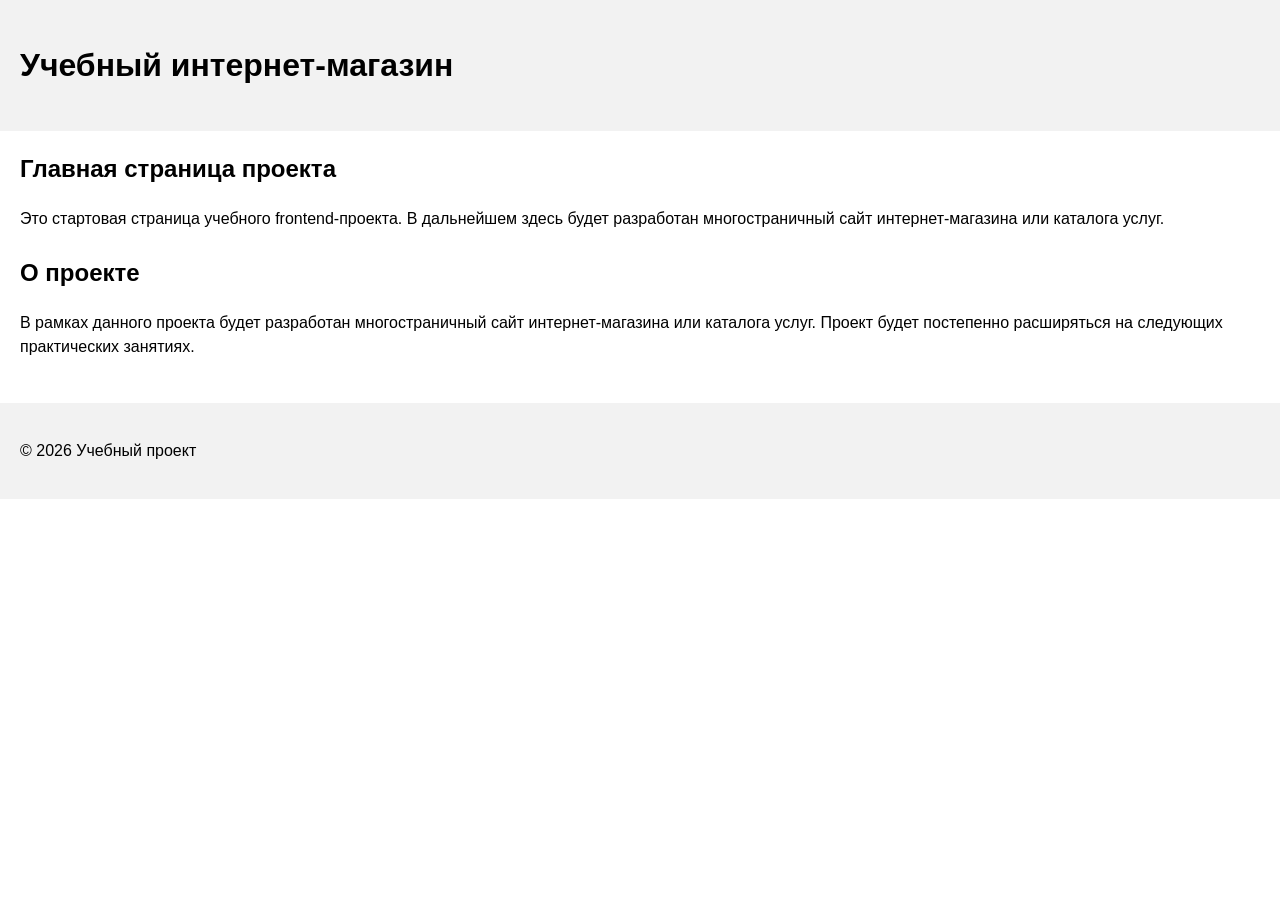
==== index.html @ 63818e77 "Merge pull request #1 from kikimor0607/feature/start-page feat: add project description section" ====
<!DOCTYPE html>
<html lang="ru">
<head>
  <meta charset="UTF-8">
  <meta name="viewport" content="width=device-width, initial-scale=1.0">
  <title>Каталог товаров</title>
  <link rel="stylesheet" href="css/style.css">
</head>
<body>
  <header>
    <h1>Учебный интернет-магазин</h1>
  </header>

  <main>
    <section>
      <h2>Главная страница проекта</h2>
      <p>
        Это стартовая страница учебного frontend-проекта.
        В дальнейшем здесь будет разработан многостраничный сайт
        интернет-магазина или каталога услуг.
      </p>
    </section>

    <section>
      <h2>О проекте</h2>
      <p>
        В рамках данного проекта будет разработан многостраничный сайт
        интернет-магазина или каталога услуг. Проект будет постепенно
        расширяться на следующих практических занятиях.
      </p>
    </section>
  </main>

  <footer>
    <p>&copy; 2026 Учебный проект</p>
  </footer>
</body>
</html>
---- css/style.css ----
body {
  margin: 0;
  font-family: Arial, sans-serif;
  line-height: 1.5;
}

header,
main,
footer {
  padding: 20px;
}

header {
  background-color: #f2f2f2;
}

footer {
  background-color: #f2f2f2;
}

section {
  margin-bottom: 24px;
}

section h2 {
  margin-top: 0;
}
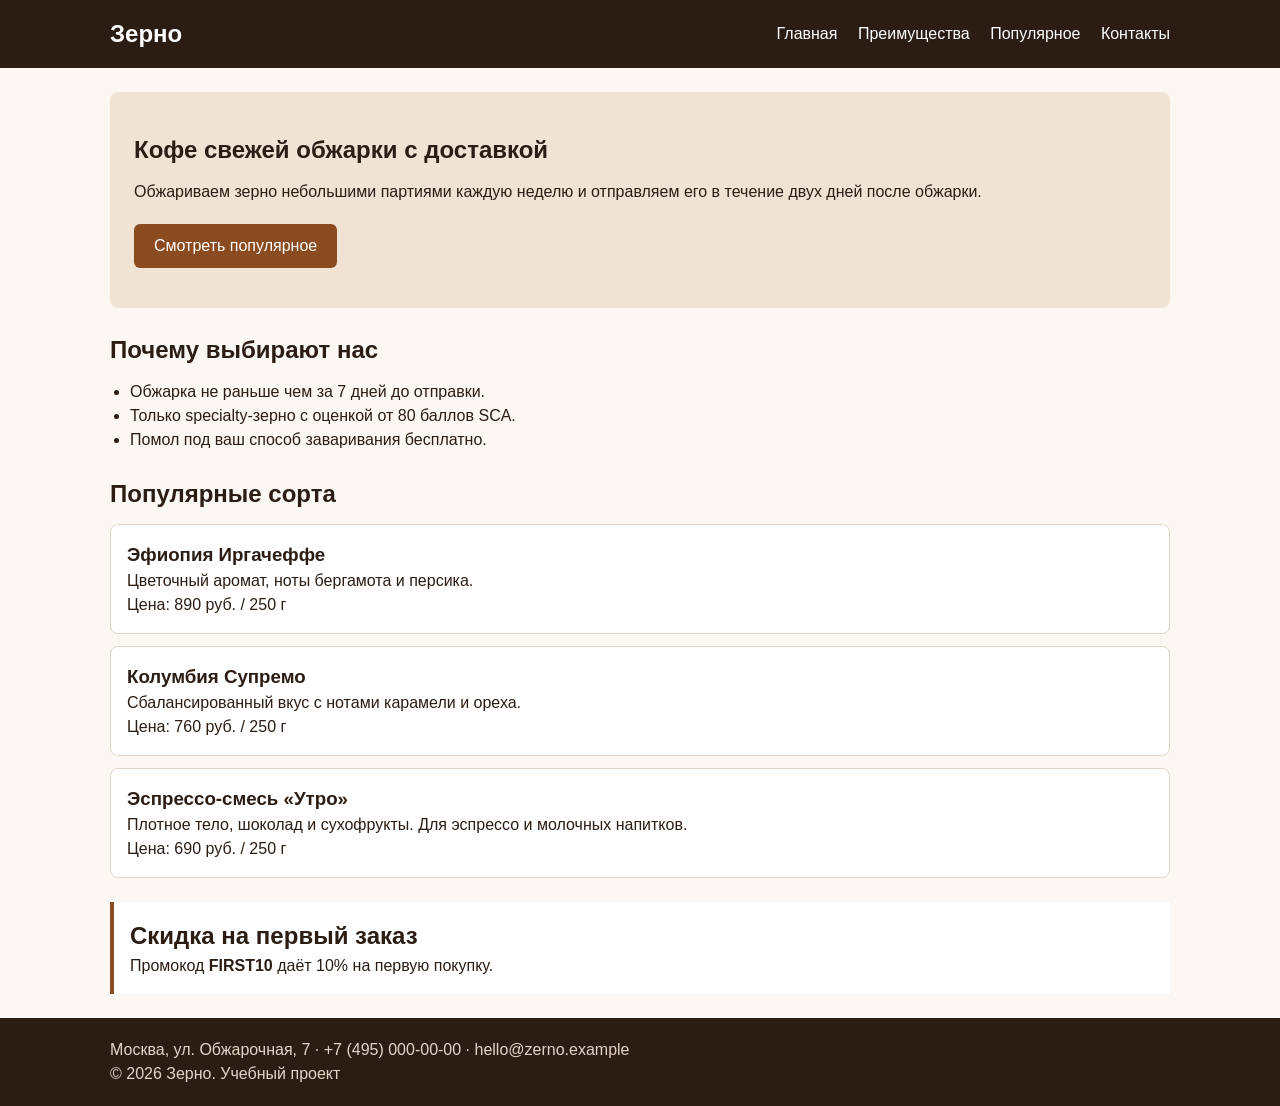
==== commit 0f65cb2b: "Merge pull request #2 from kikimor0607/feature/html-css-start-page Feature/html css start page" ====
--- a/index.html
+++ b/index.html
@@ -3,36 +3,80 @@
 <head>
   <meta charset="UTF-8">
   <meta name="viewport" content="width=device-width, initial-scale=1.0">
-  <title>Каталог товаров</title>
+  <title>Зерно — кофе свежей обжарки</title>
   <link rel="stylesheet" href="css/style.css">
 </head>
 <body>
-  <header>
-    <h1>Учебный интернет-магазин</h1>
+  <header class="header">
+    <div class="container header-inner">
+      <a class="logo" href="index.html">Зерно</a>
+      <nav class="nav" aria-label="Основная навигация">
+        <ul class="menu">
+          <li><a href="index.html">Главная</a></li>
+          <li><a href="#advantages">Преимущества</a></li>
+          <li><a href="#popular">Популярное</a></li>
+          <li><a href="#contacts">Контакты</a></li>
+        </ul>
+      </nav>
+    </div>
   </header>
 
-  <main>
-    <section>
-      <h2>Главная страница проекта</h2>
+  <main class="container">
+    <section class="hero">
+      <h1>Кофе свежей обжарки с доставкой</h1>
       <p>
-        Это стартовая страница учебного frontend-проекта.
-        В дальнейшем здесь будет разработан многостраничный сайт
-        интернет-магазина или каталога услуг.
+        Обжариваем зерно небольшими партиями каждую неделю и отправляем
+        его в течение двух дней после обжарки.
       </p>
+      <a class="button" href="#popular">Смотреть популярное</a>
     </section>
 
-    <section>
-      <h2>О проекте</h2>
-      <p>
-        В рамках данного проекта будет разработан многостраничный сайт
-        интернет-магазина или каталога услуг. Проект будет постепенно
-        расширяться на следующих практических занятиях.
-      </p>
-    </section>
+    <div class="content">
+      <div>
+        <section id="advantages" class="advantages">
+          <h2>Почему выбирают нас</h2>
+          <ul>
+            <li>Обжарка не раньше чем за 7 дней до отправки.</li>
+            <li>Только specialty-зерно с оценкой от 80 баллов SCA.</li>
+            <li>Помол под ваш способ заваривания бесплатно.</li>
+          </ul>
+        </section>
+
+        <section id="popular" class="popular">
+          <h2>Популярные сорта</h2>
+
+          <article class="product">
+            <h3>Эфиопия Иргачеффе</h3>
+            <p>Цветочный аромат, ноты бергамота и персика.</p>
+            <p>Цена: 890 руб. / 250 г</p>
+          </article>
+
+          <article class="product">
+            <h3>Колумбия Супремо</h3>
+            <p>Сбалансированный вкус с нотами карамели и ореха.</p>
+            <p>Цена: 760 руб. / 250 г</p>
+          </article>
+
+          <article class="product">
+            <h3>Эспрессо-смесь «Утро»</h3>
+            <p>Плотное тело, шоколад и сухофрукты. Для эспрессо и молочных напитков.</p>
+            <p>Цена: 690 руб. / 250 г</p>
+          </article>
+        </section>
+      </div>
+
+      <aside class="sidebar">
+        <h2>Скидка на первый заказ</h2>
+        <p>Промокод <strong>FIRST10</strong> даёт 10% на первую покупку.</p>
+      </aside>
+    </div>
   </main>
 
-  <footer>
-    <p>&copy; 2026 Учебный проект</p>
+  <footer id="contacts" class="footer">
+    <div class="container">
+      <p>Москва, ул. Обжарочная, 7 · +7 (495) 000-00-00 · hello@zerno.example</p>
+      <p>&copy; 2026 Зерно. Учебный проект</p>
+    </div>
   </footer>
 </body>
 </html>
--- a/css/style.css
+++ b/css/style.css
@@ -1,27 +1,135 @@
+/* Минимальный сброс стилей */
+*,
+*::before,
+*::after {
+  box-sizing: border-box;
+}
+
+body,
+h1,
+h2,
+h3,
+p,
+ul {
+  margin: 0;
+}
+
+img {
+  max-width: 100%;
+  display: block;
+}
+
+/* Базовые стили страницы */
 body {
-  margin: 0;
   font-family: Arial, sans-serif;
   line-height: 1.5;
+  color: #2b1d14;
+  background-color: #fbf7f2;
 }
 
-header,
-main,
-footer {
-  padding: 20px;
+a {
+  color: #8a4b20;
 }
 
-header {
-  background-color: #f2f2f2;
+.container {
+  max-width: 1100px;
+  margin: 0 auto;
+  padding: 0 20px;
 }
 
-footer {
-  background-color: #f2f2f2;
+/* Шапка */
+.header {
+  background-color: #2b1d14;
+  color: #ffffff;
+  padding: 16px 0;
 }
 
+.header-inner {
+  display: flex;
+  align-items: center;
+  justify-content: space-between;
+}
+
+.logo {
+  color: #ffffff;
+  font-size: 24px;
+  font-weight: bold;
+  text-decoration: none;
+}
+
+.menu {
+  list-style: none;
+  padding: 0;
+}
+
+.menu li {
+  display: inline-block;
+  margin-left: 16px;
+}
+
+.menu a {
+  color: #ffffff;
+  text-decoration: none;
+}
+
+/* Hero-блок */
+.hero {
+  margin: 24px 0;
+  padding: 40px 24px;
+  background-color: #f1e3d3;
+  border-radius: 8px;
+}
+
+.hero h1 {
+  margin-bottom: 12px;
+}
+
+.hero p {
+  margin-bottom: 20px;
+}
+
+.button {
+  display: inline-block;
+  padding: 10px 20px;
+  border: none;
+  border-radius: 6px;
+  background-color: #8a4b20;
+  color: #ffffff;
+  text-decoration: none;
+  cursor: pointer;
+}
+
+/* Контент и боковая колонка */
 section {
   margin-bottom: 24px;
 }
 
 section h2 {
-  margin-top: 0;
+  margin-bottom: 12px;
 }
+
+.advantages ul {
+  padding-left: 20px;
+}
+
+.product {
+  margin-bottom: 12px;
+  padding: 16px;
+  background-color: #ffffff;
+  border: 1px solid #e3d5c6;
+  border-radius: 8px;
+}
+
+.sidebar {
+  margin-bottom: 24px;
+  padding: 16px;
+  background-color: #ffffff;
+  border-left: 4px solid #8a4b20;
+}
+
+/* Подвал */
+.footer {
+  padding: 20px 0;
+  background-color: #2b1d14;
+  color: #e3d5c6;
+}
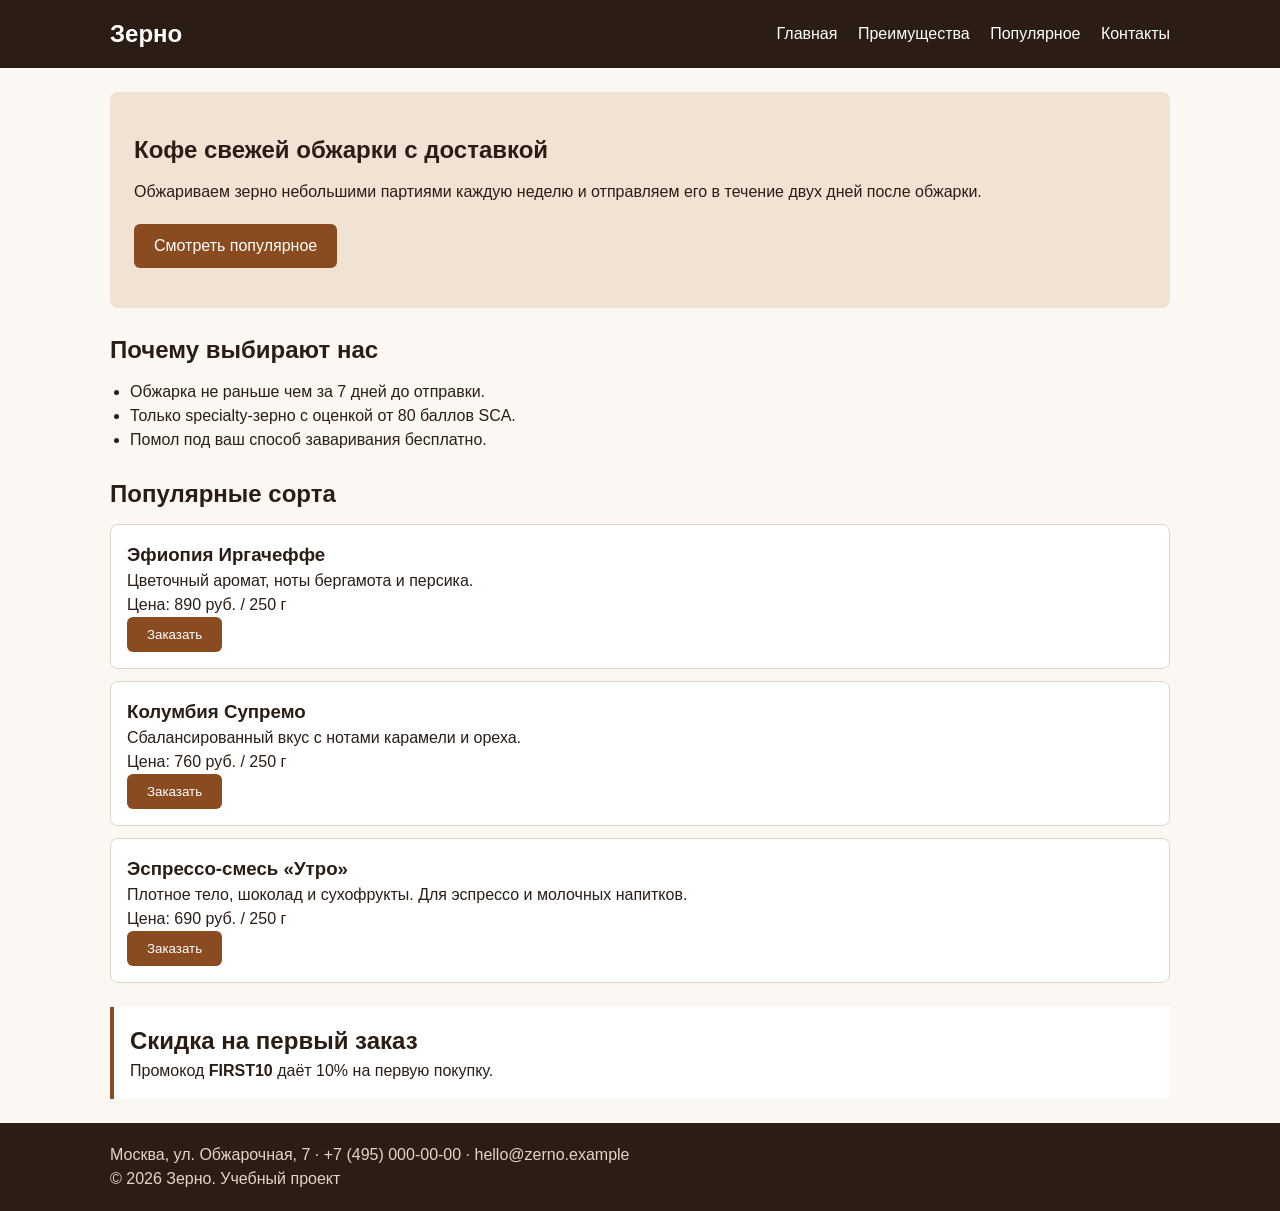
==== commit 80815226: "Merge pull request #3 from kikimor0607/feature/form-modal-validation feat: add order form modal and " ====
--- a/index.html
+++ b/index.html
@@ -5,6 +5,7 @@
   <meta name="viewport" content="width=device-width, initial-scale=1.0">
   <title>Зерно — кофе свежей обжарки</title>
   <link rel="stylesheet" href="css/style.css">
+  <script src="js/main.js" defer></script>
 </head>
 <body>
   <header class="header">
@@ -45,22 +46,31 @@
         <section id="popular" class="popular">
           <h2>Популярные сорта</h2>
 
-          <article class="product">
+          <article class="product product-card">
             <h3>Эфиопия Иргачеффе</h3>
             <p>Цветочный аромат, ноты бергамота и персика.</p>
             <p>Цена: 890 руб. / 250 г</p>
+            <button class="button product-card__button" type="button" data-product="Эфиопия Иргачеффе">
+              Заказать
+            </button>
           </article>
 
-          <article class="product">
+          <article class="product product-card">
             <h3>Колумбия Супремо</h3>
             <p>Сбалансированный вкус с нотами карамели и ореха.</p>
             <p>Цена: 760 руб. / 250 г</p>
+            <button class="button product-card__button" type="button" data-product="Колумбия Супремо">
+              Заказать
+            </button>
           </article>
 
-          <article class="product">
+          <article class="product product-card">
             <h3>Эспрессо-смесь «Утро»</h3>
             <p>Плотное тело, шоколад и сухофрукты. Для эспрессо и молочных напитков.</p>
             <p>Цена: 690 руб. / 250 г</p>
+            <button class="button product-card__button" type="button" data-product="Эспрессо-смесь «Утро»">
+              Заказать
+            </button>
           </article>
         </section>
       </div>
@@ -70,6 +80,10 @@
         <p>Промокод <strong>FIRST10</strong> даёт 10% на первую покупку.</p>
       </aside>
     </div>
+
+    <div class="success-message" id="success-message" role="status" hidden>
+      Форма успешно отправлена! Мы свяжемся с вами в ближайшее время.
+    </div>
   </main>
 
   <footer id="contacts" class="footer">
@@ -78,5 +92,63 @@
       <p>&copy; 2026 Зерно. Учебный проект</p>
     </div>
   </footer>
+
+  <dialog class="order-dialog" id="order-dialog" aria-labelledby="order-dialog-title">
+    <h2 id="order-dialog-title">Оформление заявки</h2>
+
+    <form class="order-form" id="order-form" action="#" method="post" novalidate>
+      <input id="selected-product" name="selected-product" type="hidden">
+
+      <div class="form-field">
+        <label for="order-name">Имя</label>
+        <input id="order-name" name="name" type="text" placeholder="Введите ваше имя"
+          minlength="2" autocomplete="given-name" required>
+      </div>
+
+      <div class="form-field">
+        <label for="order-email">E-mail</label>
+        <input id="order-email" name="email" type="email" placeholder="name@example.com"
+          autocomplete="email" required>
+      </div>
+
+      <div class="form-field">
+        <label for="order-phone">Телефон</label>
+        <input id="order-phone" name="phone" type="tel" placeholder="+7 999 123-45-67"
+          pattern="^\+?[0-9\s\-\(\)]{10,18}$" autocomplete="tel" required>
+        <small>Формат: +7 999 123-45-67</small>
+      </div>
+
+      <div class="form-field">
+        <label for="order-date">Желаемая дата доставки</label>
+        <input id="order-date" name="date" type="date" required>
+      </div>
+
+      <div class="form-field">
+        <label for="order-topic">Тема заявки</label>
+        <select id="order-topic" name="topic" required>
+          <option value="">Выберите тему</option>
+          <option value="order">Заказ кофе</option>
+          <option value="subscription">Подписка на кофе</option>
+          <option value="wholesale">Оптовая закупка</option>
+        </select>
+      </div>
+
+      <div class="form-field">
+        <label for="order-comment">Комментарий</label>
+        <textarea id="order-comment" name="comment" rows="4" maxlength="500"
+          placeholder="Например: помол под турку"></textarea>
+      </div>
+
+      <div class="form-field form-field-checkbox">
+        <input id="order-agree" name="agree" type="checkbox" required>
+        <label for="order-agree">Я согласен на обработку персональных данных</label>
+      </div>
+
+      <div class="form-actions">
+        <button class="button" type="submit">Отправить</button>
+        <button class="button button-secondary" id="close-order-dialog" type="button">Закрыть</button>
+      </div>
+    </form>
+  </dialog>
 </body>
 </html>
--- a/css/style.css
+++ b/css/style.css
@@ -133,3 +133,91 @@
   background-color: #2b1d14;
   color: #e3d5c6;
 }
+
+/* Модальное окно */
+.order-dialog {
+  width: min(100% - 32px, 560px);
+  padding: 24px;
+  border: none;
+  border-radius: 8px;
+}
+
+.order-dialog::backdrop {
+  background-color: rgba(0, 0, 0, 0.55);
+}
+
+.order-dialog h2 {
+  margin-bottom: 16px;
+}
+
+/* Форма заявки */
+.form-field {
+  margin-bottom: 14px;
+}
+
+.form-field label {
+  display: block;
+  margin-bottom: 4px;
+  font-weight: bold;
+}
+
+.form-field input,
+.form-field select,
+.form-field textarea {
+  width: 100%;
+  padding: 10px;
+  border: 1px solid #cccccc;
+  border-radius: 6px;
+  font: inherit;
+}
+
+.form-field-checkbox {
+  display: flex;
+  gap: 8px;
+  align-items: flex-start;
+}
+
+.form-field-checkbox input {
+  width: auto;
+  margin-top: 4px;
+}
+
+.form-field-checkbox label {
+  font-weight: normal;
+}
+
+.form-field small {
+  display: block;
+  margin-top: 4px;
+  color: #666666;
+}
+
+.form-field input:focus-visible,
+.form-field select:focus-visible,
+.form-field textarea:focus-visible,
+.form-actions button:focus-visible {
+  outline: 2px solid #8a4b20;
+  outline-offset: 2px;
+}
+
+[aria-invalid="true"] {
+  border-color: #b00020;
+}
+
+.form-actions {
+  display: flex;
+  gap: 12px;
+  margin-top: 20px;
+}
+
+.button-secondary {
+  background-color: #e3d5c6;
+  color: #2b1d14;
+}
+
+.success-message {
+  margin: 24px 0;
+  padding: 16px;
+  border-left: 4px solid #168a2f;
+  background-color: #eefaf0;
+}
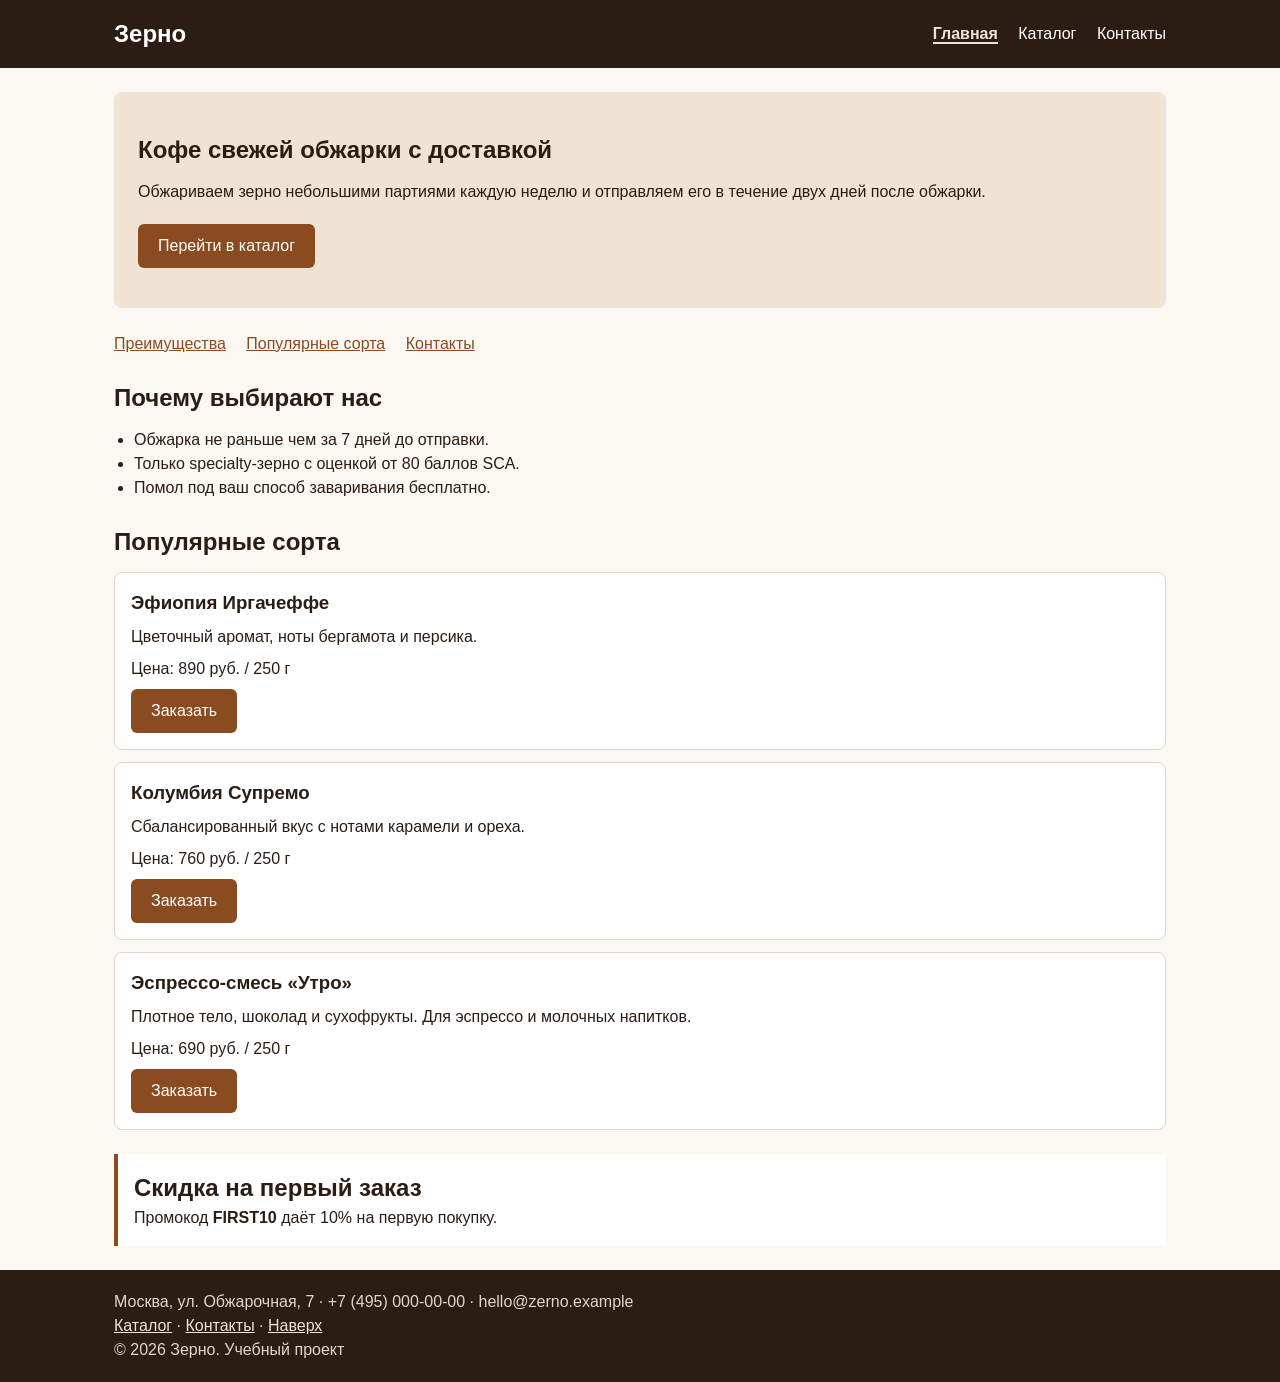
==== commit abeba54a: "Merge pull request #5 from kikimor0607/feature/multi-page-navigation feat: add multi-page structure " ====
--- a/index.html
+++ b/index.html
@@ -4,19 +4,19 @@
   <meta charset="UTF-8">
   <meta name="viewport" content="width=device-width, initial-scale=1.0">
   <title>Зерно — кофе свежей обжарки</title>
+  <meta name="description" content="Интернет-магазин кофе свежей обжарки «Зерно»: specialty-зерно, эспрессо-смеси и доставка по России.">
   <link rel="stylesheet" href="css/style.css">
   <script src="js/main.js" defer></script>
 </head>
-<body>
+<body id="top">
   <header class="header">
     <div class="container header-inner">
       <a class="logo" href="index.html">Зерно</a>
       <nav class="nav" aria-label="Основная навигация">
         <ul class="menu">
-          <li><a href="index.html">Главная</a></li>
-          <li><a href="#advantages">Преимущества</a></li>
-          <li><a href="#popular">Популярное</a></li>
-          <li><a href="#contacts">Контакты</a></li>
+          <li><a href="index.html" aria-current="page">Главная</a></li>
+          <li><a href="catalog.html">Каталог</a></li>
+          <li><a href="contacts.html">Контакты</a></li>
         </ul>
       </nav>
     </div>
@@ -29,8 +29,14 @@
         Обжариваем зерно небольшими партиями каждую неделю и отправляем
         его в течение двух дней после обжарки.
       </p>
-      <a class="button" href="#popular">Смотреть популярное</a>
+      <a class="button" href="catalog.html">Перейти в каталог</a>
     </section>
+
+    <nav class="page-anchors" aria-label="Разделы главной страницы">
+      <a href="#advantages">Преимущества</a>
+      <a href="#popular">Популярные сорта</a>
+      <a href="#contacts">Контакты</a>
+    </nav>
 
     <div class="content">
       <div>
@@ -89,6 +95,11 @@
   <footer id="contacts" class="footer">
     <div class="container">
       <p>Москва, ул. Обжарочная, 7 · +7 (495) 000-00-00 · hello@zerno.example</p>
+      <p>
+        <a href="catalog.html">Каталог</a> ·
+        <a href="contacts.html">Контакты</a> ·
+        <a href="#top">Наверх</a>
+      </p>
       <p>&copy; 2026 Зерно. Учебный проект</p>
     </div>
   </footer>
--- a/css/style.css
+++ b/css/style.css
@@ -1,4 +1,37 @@
-/* Минимальный сброс стилей */
+/* ===============================
+   1. Переменные
+   =============================== */
+:root {
+  --color-bg: #fbf7f2;
+  --color-surface: #ffffff;
+  --color-text: #2b1d14;
+  --color-text-muted: #6b5a4e;
+  --color-primary: #8a4b20;
+  --color-primary-dark: #6a3812;
+  --color-accent: #f1e3d3;
+  --color-border: #e3d5c6;
+  --color-dark: #2b1d14;
+  --color-success: #168a2f;
+  --color-success-bg: #eefaf0;
+  --color-danger: #b00020;
+
+  --space-xs: 4px;
+  --space-sm: 8px;
+  --space-md: 16px;
+  --space-lg: 24px;
+  --space-xl: 40px;
+
+  --radius-sm: 6px;
+  --radius-md: 8px;
+
+  --font-main: Arial, sans-serif;
+  --transition: 0.2s ease;
+  --container-width: 1100px;
+}
+
+/* ===============================
+   2. Сброс и базовые стили
+   =============================== */
 *,
 *::before,
 *::after {
@@ -19,29 +52,40 @@
   display: block;
 }
 
-/* Базовые стили страницы */
 body {
-  font-family: Arial, sans-serif;
+  font-family: var(--font-main);
   line-height: 1.5;
-  color: #2b1d14;
-  background-color: #fbf7f2;
+  color: var(--color-text);
+  background-color: var(--color-bg);
 }
 
 a {
-  color: #8a4b20;
+  color: var(--color-primary);
+  transition: color var(--transition);
+}
+
+a:hover {
+  color: var(--color-primary-dark);
+}
+
+a:focus-visible {
+  outline: 2px solid var(--color-primary);
+  outline-offset: 3px;
 }
 
 .container {
-  max-width: 1100px;
+  max-width: var(--container-width);
   margin: 0 auto;
-  padding: 0 20px;
-}
-
-/* Шапка */
+  padding: 0 var(--space-lg);
+}
+
+/* ===============================
+   3. Шапка и навигация
+   =============================== */
 .header {
-  background-color: #2b1d14;
-  color: #ffffff;
-  padding: 16px 0;
+  padding: var(--space-md) 0;
+  background-color: var(--color-dark);
+  color: var(--color-surface);
 }
 
 .header-inner {
@@ -51,7 +95,7 @@
 }
 
 .logo {
-  color: #ffffff;
+  color: var(--color-surface);
   font-size: 24px;
   font-weight: bold;
   text-decoration: none;
@@ -64,82 +108,140 @@
 
 .menu li {
   display: inline-block;
-  margin-left: 16px;
+  margin-left: var(--space-md);
 }
 
 .menu a {
-  color: #ffffff;
+  color: var(--color-surface);
   text-decoration: none;
 }
 
-/* Hero-блок */
-.hero {
-  margin: 24px 0;
-  padding: 40px 24px;
-  background-color: #f1e3d3;
-  border-radius: 8px;
-}
-
-.hero h1 {
-  margin-bottom: 12px;
-}
-
-.hero p {
-  margin-bottom: 20px;
-}
-
+.menu a:hover {
+  color: var(--color-accent);
+  text-decoration: underline;
+}
+
+.menu a:focus-visible,
+.logo:focus-visible {
+  outline-color: var(--color-accent);
+}
+
+/* ===============================
+   4. Кнопки
+   =============================== */
 .button {
   display: inline-block;
   padding: 10px 20px;
   border: none;
-  border-radius: 6px;
-  background-color: #8a4b20;
-  color: #ffffff;
+  border-radius: var(--radius-sm);
+  background-color: var(--color-primary);
+  color: var(--color-surface);
+  font: inherit;
   text-decoration: none;
   cursor: pointer;
-}
-
-/* Контент и боковая колонка */
+  transition: background-color var(--transition), transform var(--transition);
+}
+
+.button:hover {
+  background-color: var(--color-primary-dark);
+  color: var(--color-surface);
+}
+
+.button:active {
+  transform: translateY(1px);
+}
+
+.button:focus-visible {
+  outline: 2px solid var(--color-primary);
+  outline-offset: 3px;
+}
+
+.button-secondary {
+  background-color: var(--color-border);
+  color: var(--color-text);
+}
+
+.button-secondary:hover {
+  background-color: var(--color-accent);
+  color: var(--color-text);
+}
+
+button:disabled,
+.button-disabled {
+  opacity: 0.6;
+  cursor: not-allowed;
+}
+
+/* ===============================
+   5. Секции главной страницы
+   =============================== */
 section {
-  margin-bottom: 24px;
+  margin-bottom: var(--space-lg);
 }
 
 section h2 {
   margin-bottom: 12px;
 }
 
+.hero {
+  margin: var(--space-lg) 0;
+  padding: var(--space-xl) var(--space-lg);
+  background-color: var(--color-accent);
+  border-radius: var(--radius-md);
+}
+
+.hero h1 {
+  margin-bottom: 12px;
+}
+
+.hero p {
+  margin-bottom: 20px;
+}
+
 .advantages ul {
   padding-left: 20px;
 }
 
+.sidebar {
+  margin-bottom: var(--space-lg);
+  padding: var(--space-md);
+  background-color: var(--color-surface);
+  border-left: 4px solid var(--color-primary);
+}
+
+/* ===============================
+   6. Карточки товаров
+   =============================== */
 .product {
   margin-bottom: 12px;
-  padding: 16px;
-  background-color: #ffffff;
-  border: 1px solid #e3d5c6;
-  border-radius: 8px;
-}
-
-.sidebar {
-  margin-bottom: 24px;
-  padding: 16px;
-  background-color: #ffffff;
-  border-left: 4px solid #8a4b20;
-}
-
-/* Подвал */
-.footer {
-  padding: 20px 0;
-  background-color: #2b1d14;
-  color: #e3d5c6;
-}
-
-/* Модальное окно */
+  padding: var(--space-md);
+  background-color: var(--color-surface);
+  border: 1px solid var(--color-border);
+  border-radius: var(--radius-md);
+  transition: box-shadow var(--transition), border-color var(--transition);
+}
+
+.product:hover {
+  border-color: var(--color-primary);
+  box-shadow: 0 6px 18px rgba(43, 29, 20, 0.12);
+}
+
+.product h3 {
+  margin-bottom: var(--space-sm);
+}
+
+.product p {
+  margin-bottom: var(--space-sm);
+}
+
+/* ===============================
+   7. Форма и модальное окно
+   =============================== */
 .order-dialog {
   width: min(100% - 32px, 560px);
-  padding: 24px;
+  padding: var(--space-lg);
   border: none;
-  border-radius: 8px;
+  border-radius: var(--radius-md);
 }
 
 .order-dialog::backdrop {
@@ -147,17 +249,16 @@
 }
 
 .order-dialog h2 {
-  margin-bottom: 16px;
-}
-
-/* Форма заявки */
+  margin-bottom: var(--space-md);
+}
+
 .form-field {
   margin-bottom: 14px;
 }
 
 .form-field label {
   display: block;
-  margin-bottom: 4px;
+  margin-bottom: var(--space-xs);
   font-weight: bold;
 }
 
@@ -166,20 +267,34 @@
 .form-field textarea {
   width: 100%;
   padding: 10px;
-  border: 1px solid #cccccc;
-  border-radius: 6px;
+  border: 1px solid var(--color-border);
+  border-radius: var(--radius-sm);
   font: inherit;
+  transition: border-color var(--transition);
+}
+
+.form-field input:hover,
+.form-field select:hover,
+.form-field textarea:hover {
+  border-color: var(--color-primary);
+}
+
+.form-field input:focus-visible,
+.form-field select:focus-visible,
+.form-field textarea:focus-visible {
+  outline: 2px solid var(--color-primary);
+  outline-offset: 2px;
 }
 
 .form-field-checkbox {
   display: flex;
-  gap: 8px;
+  gap: var(--space-sm);
   align-items: flex-start;
 }
 
 .form-field-checkbox input {
   width: auto;
-  margin-top: 4px;
+  margin-top: var(--space-xs);
 }
 
 .form-field-checkbox label {
@@ -188,20 +303,12 @@
 
 .form-field small {
   display: block;
-  margin-top: 4px;
-  color: #666666;
-}
-
-.form-field input:focus-visible,
-.form-field select:focus-visible,
-.form-field textarea:focus-visible,
-.form-actions button:focus-visible {
-  outline: 2px solid #8a4b20;
-  outline-offset: 2px;
+  margin-top: var(--space-xs);
+  color: var(--color-text-muted);
 }
 
 [aria-invalid="true"] {
-  border-color: #b00020;
+  border-color: var(--color-danger);
 }
 
 .form-actions {
@@ -210,14 +317,53 @@
   margin-top: 20px;
 }
 
-.button-secondary {
-  background-color: #e3d5c6;
-  color: #2b1d14;
-}
-
 .success-message {
-  margin: 24px 0;
-  padding: 16px;
-  border-left: 4px solid #168a2f;
-  background-color: #eefaf0;
-}
+  margin: var(--space-lg) 0;
+  padding: var(--space-md);
+  border-left: 4px solid var(--color-success);
+  background-color: var(--color-success-bg);
+}
+
+/* ===============================
+   8. Подвал
+   =============================== */
+.footer {
+  padding: 20px 0;
+  background-color: var(--color-dark);
+  color: var(--color-border);
+}
+
+/* ===============================
+   9. Многостраничная навигация
+   =============================== */
+.menu a[aria-current="page"] {
+  color: var(--color-accent);
+  font-weight: bold;
+  border-bottom: 2px solid var(--color-accent);
+}
+
+.page-anchors {
+  margin-bottom: var(--space-lg);
+}
+
+.page-anchors a {
+  margin-right: var(--space-md);
+}
+
+.breadcrumbs {
+  margin: var(--space-lg) 0 var(--space-md);
+  color: var(--color-text-muted);
+  font-size: 14px;
+}
+
+main h1 {
+  margin-bottom: var(--space-lg);
+}
+
+.footer a {
+  color: var(--color-accent);
+}
+
+.footer a:hover {
+  color: var(--color-surface);
+}
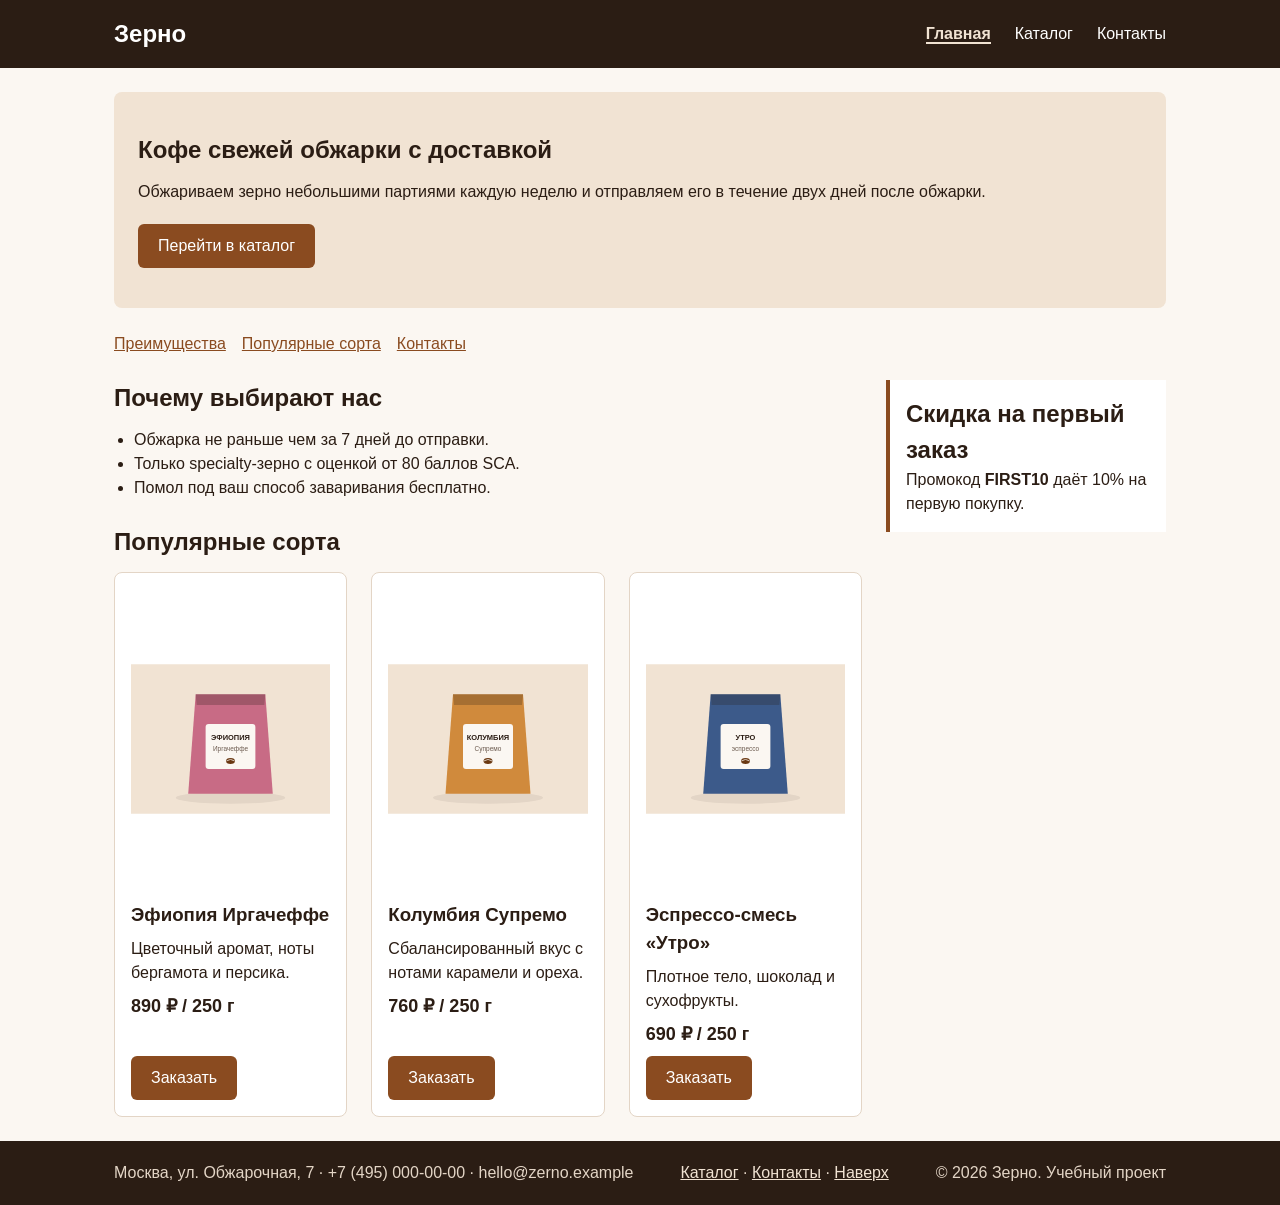
==== commit 3550c19d: "Merge pull request #6 from kikimor0607/feature/flex-grid-navigation Feature/flex grid navigation" ====
--- a/index.html
+++ b/index.html
@@ -42,7 +42,7 @@
       <div>
         <section id="advantages" class="advantages">
           <h2>Почему выбирают нас</h2>
-          <ul>
+          <ul class="advantages-list">
             <li>Обжарка не раньше чем за 7 дней до отправки.</li>
             <li>Только specialty-зерно с оценкой от 80 баллов SCA.</li>
             <li>Помол под ваш способ заваривания бесплатно.</li>
@@ -52,32 +52,37 @@
         <section id="popular" class="popular">
           <h2>Популярные сорта</h2>
 
-          <article class="product product-card">
+          <div class="products-grid">
+          <article class="product">
+            <img src="images/products/ethiopia.svg" alt="Эфиопия Иргачеффе" width="400" height="300">
             <h3>Эфиопия Иргачеффе</h3>
             <p>Цветочный аромат, ноты бергамота и персика.</p>
-            <p>Цена: 890 руб. / 250 г</p>
+            <p class="product-price">890 ₽ / 250 г</p>
             <button class="button product-card__button" type="button" data-product="Эфиопия Иргачеффе">
               Заказать
             </button>
           </article>
 
-          <article class="product product-card">
+          <article class="product">
+            <img src="images/products/colombia.svg" alt="Колумбия Супремо" width="400" height="300">
             <h3>Колумбия Супремо</h3>
             <p>Сбалансированный вкус с нотами карамели и ореха.</p>
-            <p>Цена: 760 руб. / 250 г</p>
+            <p class="product-price">760 ₽ / 250 г</p>
             <button class="button product-card__button" type="button" data-product="Колумбия Супремо">
               Заказать
             </button>
           </article>
 
-          <article class="product product-card">
+          <article class="product">
+            <img src="images/products/utro.svg" alt="Эспрессо-смесь «Утро»" width="400" height="300">
             <h3>Эспрессо-смесь «Утро»</h3>
-            <p>Плотное тело, шоколад и сухофрукты. Для эспрессо и молочных напитков.</p>
-            <p>Цена: 690 руб. / 250 г</p>
+            <p>Плотное тело, шоколад и сухофрукты.</p>
+            <p class="product-price">690 ₽ / 250 г</p>
             <button class="button product-card__button" type="button" data-product="Эспрессо-смесь «Утро»">
               Заказать
             </button>
           </article>
+          </div>
         </section>
       </div>
 
--- a/css/style.css
+++ b/css/style.css
@@ -367,3 +367,106 @@
 .footer a:hover {
   color: var(--color-surface);
 }
+
+/* ===============================
+   10. Flexbox и Grid
+   =============================== */
+.menu {
+  display: flex;
+  gap: var(--space-lg);
+}
+
+.menu li {
+  display: block;
+  margin-left: 0;
+}
+
+.page-anchors {
+  display: flex;
+  flex-wrap: wrap;
+  gap: var(--space-md);
+}
+
+.page-anchors a {
+  margin-right: 0;
+}
+
+.content {
+  display: grid;
+  grid-template-columns: 1fr 280px;
+  gap: var(--space-lg);
+  align-items: start;
+}
+
+.products-grid {
+  display: grid;
+  grid-template-columns: repeat(auto-fill, minmax(220px, 1fr));
+  gap: var(--space-lg);
+}
+
+.product {
+  display: flex;
+  flex-direction: column;
+  margin-bottom: 0;
+}
+
+.product img {
+  margin-bottom: 12px;
+  border-radius: var(--radius-sm);
+}
+
+.product .button {
+  margin-top: auto;
+  align-self: flex-start;
+}
+
+.product-category {
+  color: var(--color-text-muted);
+  font-size: 13px;
+  text-transform: uppercase;
+}
+
+.product-price {
+  font-size: 18px;
+  font-weight: bold;
+}
+
+.catalog-layout {
+  display: grid;
+  grid-template-columns: 240px 1fr;
+  gap: var(--space-lg);
+  align-items: start;
+  margin-bottom: var(--space-lg);
+}
+
+.filters {
+  padding: var(--space-md);
+  background-color: var(--color-surface);
+  border: 1px solid var(--color-border);
+  border-radius: var(--radius-md);
+}
+
+.filters h2 {
+  margin-bottom: 12px;
+}
+
+.filters fieldset {
+  display: flex;
+  flex-direction: column;
+  gap: var(--space-xs);
+  margin: 0 0 var(--space-md);
+  padding: 0;
+  border: none;
+}
+
+.filters legend {
+  margin-bottom: var(--space-xs);
+  font-weight: bold;
+}
+
+.footer .container {
+  display: flex;
+  flex-wrap: wrap;
+  justify-content: space-between;
+  gap: var(--space-md);
+}
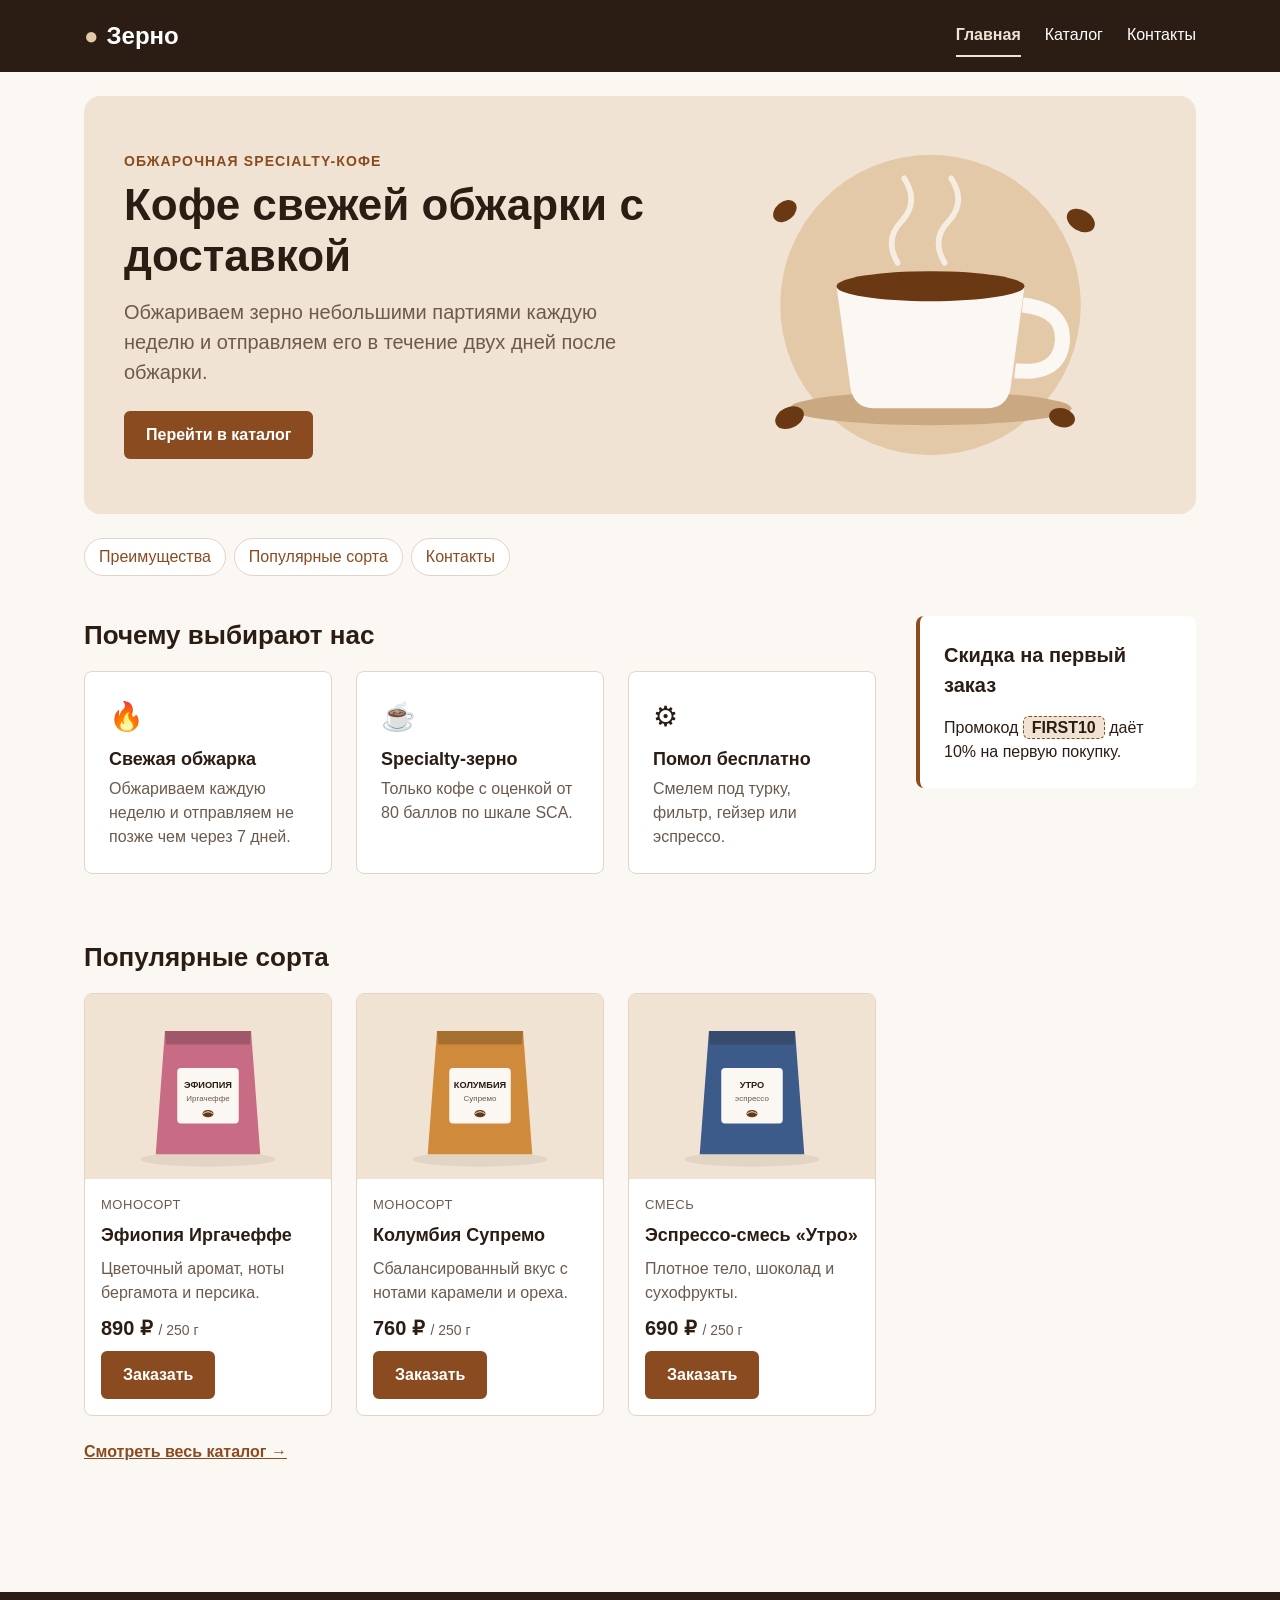
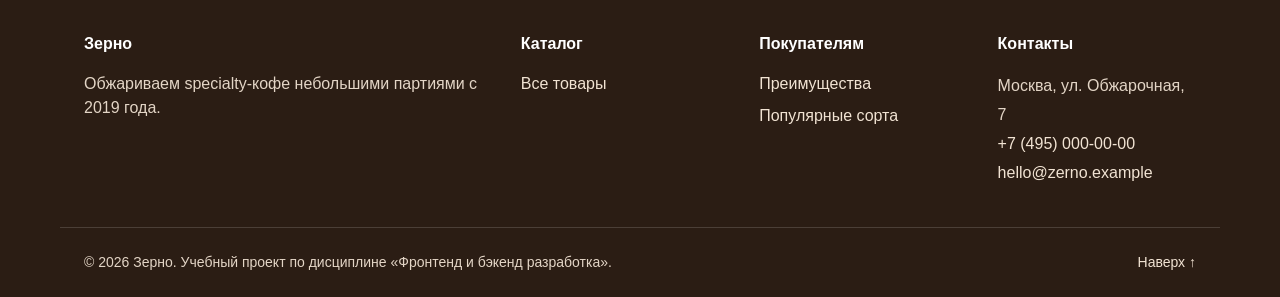
==== commit f287f025: "Merge pull request #7 from kikimor0607/refactor/bem-css-classes Refactor/bem css classes" ====
--- a/index.html
+++ b/index.html
@@ -9,14 +9,16 @@
   <script src="js/main.js" defer></script>
 </head>
 <body id="top">
-  <header class="header">
-    <div class="container header-inner">
-      <a class="logo" href="index.html">Зерно</a>
-      <nav class="nav" aria-label="Основная навигация">
-        <ul class="menu">
-          <li><a href="index.html" aria-current="page">Главная</a></li>
-          <li><a href="catalog.html">Каталог</a></li>
-          <li><a href="contacts.html">Контакты</a></li>
+  <header class="site-header">
+    <div class="container site-header__inner">
+      <a class="site-header__logo" href="index.html">
+        <span class="site-header__logo-mark" aria-hidden="true">●</span> Зерно
+      </a>
+      <nav class="site-nav" aria-label="Основная навигация">
+        <ul class="site-nav__list">
+          <li class="site-nav__item"><a class="site-nav__link site-nav__link--active" href="index.html" aria-current="page">Главная</a></li>
+          <li class="site-nav__item"><a class="site-nav__link" href="catalog.html">Каталог</a></li>
+          <li class="site-nav__item"><a class="site-nav__link" href="contacts.html">Контакты</a></li>
         </ul>
       </nav>
     </div>
@@ -24,145 +26,191 @@
 
   <main class="container">
     <section class="hero">
-      <h1>Кофе свежей обжарки с доставкой</h1>
-      <p>
-        Обжариваем зерно небольшими партиями каждую неделю и отправляем
-        его в течение двух дней после обжарки.
-      </p>
-      <a class="button" href="catalog.html">Перейти в каталог</a>
+      <div class="hero__content">
+        <p class="hero__eyebrow">Обжарочная specialty-кофе</p>
+        <h1 class="hero__title">Кофе свежей обжарки с доставкой</h1>
+        <p class="hero__text">
+          Обжариваем зерно небольшими партиями каждую неделю и отправляем
+          его в течение двух дней после обжарки.
+        </p>
+        <div class="hero__actions">
+          <a class="button" href="catalog.html">Перейти в каталог</a>
+        </div>
+      </div>
+      <img class="hero__image" src="images/hero.svg" alt="" width="480" height="360">
     </section>
 
     <nav class="page-anchors" aria-label="Разделы главной страницы">
-      <a href="#advantages">Преимущества</a>
-      <a href="#popular">Популярные сорта</a>
-      <a href="#contacts">Контакты</a>
+      <a class="page-anchors__link" href="#advantages">Преимущества</a>
+      <a class="page-anchors__link" href="#popular">Популярные сорта</a>
+      <a class="page-anchors__link" href="#contacts">Контакты</a>
     </nav>
 
-    <div class="content">
-      <div>
-        <section id="advantages" class="advantages">
-          <h2>Почему выбирают нас</h2>
-          <ul class="advantages-list">
-            <li>Обжарка не раньше чем за 7 дней до отправки.</li>
-            <li>Только specialty-зерно с оценкой от 80 баллов SCA.</li>
-            <li>Помол под ваш способ заваривания бесплатно.</li>
+    <div class="page-layout">
+      <div class="page-layout__main">
+        <section class="advantages" id="advantages">
+          <h2 class="section-title">Почему выбирают нас</h2>
+          <ul class="advantages__list">
+          <li class="advantages__item">
+            <span class="advantages__icon" aria-hidden="true">🔥</span>
+            <h3 class="advantages__title">Свежая обжарка</h3>
+            <p class="advantages__text">Обжариваем каждую неделю и отправляем не позже чем через 7 дней.</p>
+          </li>
+
+          <li class="advantages__item">
+            <span class="advantages__icon" aria-hidden="true">☕</span>
+            <h3 class="advantages__title">Specialty-зерно</h3>
+            <p class="advantages__text">Только кофе с оценкой от 80 баллов по шкале SCA.</p>
+          </li>
+
+          <li class="advantages__item">
+            <span class="advantages__icon" aria-hidden="true">⚙</span>
+            <h3 class="advantages__title">Помол бесплатно</h3>
+            <p class="advantages__text">Смелем под турку, фильтр, гейзер или эспрессо.</p>
+          </li>
           </ul>
         </section>
 
-        <section id="popular" class="popular">
-          <h2>Популярные сорта</h2>
-
-          <div class="products-grid">
-          <article class="product">
-            <img src="images/products/ethiopia.svg" alt="Эфиопия Иргачеффе" width="400" height="300">
-            <h3>Эфиопия Иргачеффе</h3>
-            <p>Цветочный аромат, ноты бергамота и персика.</p>
-            <p class="product-price">890 ₽ / 250 г</p>
-            <button class="button product-card__button" type="button" data-product="Эфиопия Иргачеффе">
-              Заказать
-            </button>
-          </article>
-
-          <article class="product">
-            <img src="images/products/colombia.svg" alt="Колумбия Супремо" width="400" height="300">
-            <h3>Колумбия Супремо</h3>
-            <p>Сбалансированный вкус с нотами карамели и ореха.</p>
-            <p class="product-price">760 ₽ / 250 г</p>
-            <button class="button product-card__button" type="button" data-product="Колумбия Супремо">
-              Заказать
-            </button>
-          </article>
-
-          <article class="product">
-            <img src="images/products/utro.svg" alt="Эспрессо-смесь «Утро»" width="400" height="300">
-            <h3>Эспрессо-смесь «Утро»</h3>
-            <p>Плотное тело, шоколад и сухофрукты.</p>
-            <p class="product-price">690 ₽ / 250 г</p>
-            <button class="button product-card__button" type="button" data-product="Эспрессо-смесь «Утро»">
-              Заказать
-            </button>
-          </article>
+        <section class="popular" id="popular">
+          <h2 class="section-title">Популярные сорта</h2>
+          <div class="product-grid">
+            <article class="product-card">
+              <img class="product-card__image" src="images/products/ethiopia.svg" alt="Эфиопия Иргачеффе" width="400" height="300" loading="lazy">
+              <div class="product-card__body">
+                <p class="product-card__category">Моносорт</p>
+                <h3 class="product-card__title">Эфиопия Иргачеффе</h3>
+                <p class="product-card__description">Цветочный аромат, ноты бергамота и персика.</p>
+                <p class="product-card__price">890 ₽ <span class="product-card__unit">/ 250 г</span></p>
+                <button class="button product-card__button" type="button" data-product="Эфиопия Иргачеффе">Заказать</button>
+              </div>
+            </article>
+
+            <article class="product-card">
+              <img class="product-card__image" src="images/products/colombia.svg" alt="Колумбия Супремо" width="400" height="300" loading="lazy">
+              <div class="product-card__body">
+                <p class="product-card__category">Моносорт</p>
+                <h3 class="product-card__title">Колумбия Супремо</h3>
+                <p class="product-card__description">Сбалансированный вкус с нотами карамели и ореха.</p>
+                <p class="product-card__price">760 ₽ <span class="product-card__unit">/ 250 г</span></p>
+                <button class="button product-card__button" type="button" data-product="Колумбия Супремо">Заказать</button>
+              </div>
+            </article>
+
+            <article class="product-card">
+              <img class="product-card__image" src="images/products/utro.svg" alt="Эспрессо-смесь «Утро»" width="400" height="300" loading="lazy">
+              <div class="product-card__body">
+                <p class="product-card__category">Смесь</p>
+                <h3 class="product-card__title">Эспрессо-смесь «Утро»</h3>
+                <p class="product-card__description">Плотное тело, шоколад и сухофрукты.</p>
+                <p class="product-card__price">690 ₽ <span class="product-card__unit">/ 250 г</span></p>
+                <button class="button product-card__button" type="button" data-product="Эспрессо-смесь «Утро»">Заказать</button>
+              </div>
+            </article>
           </div>
+          <a class="popular__more" href="catalog.html">Смотреть весь каталог →</a>
         </section>
       </div>
 
-      <aside class="sidebar">
-        <h2>Скидка на первый заказ</h2>
-        <p>Промокод <strong>FIRST10</strong> даёт 10% на первую покупку.</p>
+      <aside class="promo page-layout__aside">
+        <h2 class="promo__title">Скидка на первый заказ</h2>
+        <p class="promo__text">Промокод <strong class="promo__code">FIRST10</strong> даёт 10% на первую покупку.</p>
       </aside>
     </div>
 
-    <div class="success-message" id="success-message" role="status" hidden>
+    <div class="notice notice--success" id="success-message" role="status" hidden>
       Форма успешно отправлена! Мы свяжемся с вами в ближайшее время.
     </div>
   </main>
 
-  <footer id="contacts" class="footer">
-    <div class="container">
-      <p>Москва, ул. Обжарочная, 7 · +7 (495) 000-00-00 · hello@zerno.example</p>
-      <p>
-        <a href="catalog.html">Каталог</a> ·
-        <a href="contacts.html">Контакты</a> ·
-        <a href="#top">Наверх</a>
-      </p>
-      <p>&copy; 2026 Зерно. Учебный проект</p>
+  <footer class="site-footer" id="contacts">
+    <div class="container site-footer__inner">
+      <section class="site-footer__column">
+        <h2 class="site-footer__title">Зерно</h2>
+        <p class="site-footer__text">Обжариваем specialty-кофе небольшими партиями с 2019 года.</p>
+      </section>
+      <nav class="site-footer__column" aria-label="Каталог">
+        <h2 class="site-footer__title">Каталог</h2>
+        <ul class="site-footer__list">
+            <li><a class="site-footer__link" href="catalog.html">Все товары</a></li>
+        </ul>
+      </nav>
+      <nav class="site-footer__column" aria-label="Покупателям">
+        <h2 class="site-footer__title">Покупателям</h2>
+        <ul class="site-footer__list">
+            <li><a class="site-footer__link" href="index.html#advantages">Преимущества</a></li>
+            <li><a class="site-footer__link" href="index.html#popular">Популярные сорта</a></li>
+        </ul>
+      </nav>
+      <section class="site-footer__column">
+        <h2 class="site-footer__title">Контакты</h2>
+        <address class="site-footer__address">
+          Москва, ул. Обжарочная, 7<br>
+          <a class="site-footer__link" href="tel:+74950000000">+7 (495) 000-00-00</a><br>
+          <a class="site-footer__link" href="mailto:hello@zerno.example">hello@zerno.example</a>
+        </address>
+      </section>
+    </div>
+    <div class="container site-footer__bottom">
+      <p>&copy; 2026 Зерно. Учебный проект по дисциплине «Фронтенд и бэкенд разработка».</p>
+      <a class="site-footer__link" href="#top">Наверх ↑</a>
     </div>
   </footer>
 
   <dialog class="order-dialog" id="order-dialog" aria-labelledby="order-dialog-title">
-    <h2 id="order-dialog-title">Оформление заявки</h2>
+    <h2 class="order-dialog__title" id="order-dialog-title">Быстрая заявка</h2>
 
     <form class="order-form" id="order-form" action="#" method="post" novalidate>
       <input id="selected-product" name="selected-product" type="hidden">
 
-      <div class="form-field">
-        <label for="order-name">Имя</label>
-        <input id="order-name" name="name" type="text" placeholder="Введите ваше имя"
+      <div class="order-form__field">
+        <label class="order-form__label" for="dialog-name">Имя</label>
+        <input class="order-form__input" id="dialog-name" name="name" type="text" placeholder="Введите ваше имя"
           minlength="2" autocomplete="given-name" required>
       </div>
 
-      <div class="form-field">
-        <label for="order-email">E-mail</label>
-        <input id="order-email" name="email" type="email" placeholder="name@example.com"
+      <div class="order-form__field">
+        <label class="order-form__label" for="dialog-email">E-mail</label>
+        <input class="order-form__input" id="dialog-email" name="email" type="email" placeholder="name@example.com"
           autocomplete="email" required>
       </div>
 
-      <div class="form-field">
-        <label for="order-phone">Телефон</label>
-        <input id="order-phone" name="phone" type="tel" placeholder="+7 999 123-45-67"
-          pattern="^\+?[0-9\s\-\(\)]{10,18}$" autocomplete="tel" required>
-        <small>Формат: +7 999 123-45-67</small>
-      </div>
-
-      <div class="form-field">
-        <label for="order-date">Желаемая дата доставки</label>
-        <input id="order-date" name="date" type="date" required>
-      </div>
-
-      <div class="form-field">
-        <label for="order-topic">Тема заявки</label>
-        <select id="order-topic" name="topic" required>
+      <div class="order-form__field">
+        <label class="order-form__label" for="dialog-phone">Телефон</label>
+        <input class="order-form__input" id="dialog-phone" name="phone" type="tel" placeholder="+7 999 123-45-67"
+          pattern="^\+?[0-9\s\-\(\)]{10,18}$" autocomplete="tel" aria-describedby="dialog-phone-hint" required>
+        <small class="order-form__hint" id="dialog-phone-hint">Формат: +7 999 123-45-67</small>
+      </div>
+
+      <div class="order-form__field">
+        <label class="order-form__label" for="dialog-date">Желаемая дата доставки</label>
+        <input class="order-form__input" id="dialog-date" name="date" type="date" required>
+      </div>
+
+      <div class="order-form__field">
+        <label class="order-form__label" for="dialog-topic">Тема заявки</label>
+        <select class="order-form__input" id="dialog-topic" name="topic" required>
           <option value="">Выберите тему</option>
           <option value="order">Заказ кофе</option>
           <option value="subscription">Подписка на кофе</option>
           <option value="wholesale">Оптовая закупка</option>
+          <option value="question">Вопрос о товаре</option>
         </select>
       </div>
 
-      <div class="form-field">
-        <label for="order-comment">Комментарий</label>
-        <textarea id="order-comment" name="comment" rows="4" maxlength="500"
-          placeholder="Например: помол под турку"></textarea>
-      </div>
-
-      <div class="form-field form-field-checkbox">
-        <input id="order-agree" name="agree" type="checkbox" required>
-        <label for="order-agree">Я согласен на обработку персональных данных</label>
-      </div>
-
-      <div class="form-actions">
+      <div class="order-form__field">
+        <label class="order-form__label" for="dialog-comment">Комментарий</label>
+        <textarea class="order-form__input order-form__input--textarea" id="dialog-comment" name="comment" rows="4"
+          maxlength="500" placeholder="Например: позвоните перед доставкой"></textarea>
+      </div>
+
+      <div class="order-form__field order-form__field--checkbox">
+        <input class="order-form__checkbox" id="dialog-agree" name="agree" type="checkbox" required>
+        <label class="order-form__label" for="dialog-agree">Я согласен на обработку персональных данных</label>
+      </div>
+
+      <div class="order-form__actions">
         <button class="button" type="submit">Отправить</button>
-        <button class="button button-secondary" id="close-order-dialog" type="button">Закрыть</button>
+        <button class="button button--secondary" id="close-order-dialog" type="button">Закрыть</button>
       </div>
     </form>
   </dialog>
--- a/css/style.css
+++ b/css/style.css
@@ -1,3 +1,9 @@
+/* =========================================================
+   Зерно — интернет-магазин кофе свежей обжарки
+   Стили организованы по разделам и именованы по БЭМ:
+   блок__элемент--модификатор
+   ========================================================= */
+
 /* ===============================
    1. Переменные
    =============================== */
@@ -9,24 +15,41 @@
   --color-primary: #8a4b20;
   --color-primary-dark: #6a3812;
   --color-accent: #f1e3d3;
+  --color-accent-strong: #e3c9a8;
   --color-border: #e3d5c6;
   --color-dark: #2b1d14;
   --color-success: #168a2f;
   --color-success-bg: #eefaf0;
   --color-danger: #b00020;
+  --color-hit: #c2410c;
+  --color-new: #1d6fb8;
+  --color-discount: #b00020;
 
   --space-xs: 4px;
   --space-sm: 8px;
   --space-md: 16px;
   --space-lg: 24px;
   --space-xl: 40px;
+  --space-xxl: 64px;
 
   --radius-sm: 6px;
   --radius-md: 8px;
-
-  --font-main: Arial, sans-serif;
+  --radius-lg: 16px;
+  --radius-round: 999px;
+
+  --font-main: "Segoe UI", Roboto, Arial, sans-serif;
+  --font-size-sm: 14px;
+  --font-size-md: 16px;
+  --font-size-lg: 20px;
+
+  --shadow-card: 0 6px 18px rgba(43, 29, 20, 0.12);
   --transition: 0.2s ease;
-  --container-width: 1100px;
+  --container-width: 1160px;
+  --header-height: 72px;
+
+  --z-header: 100;
+  --z-fixed: 90;
+  --z-badge: 2;
 }
 
 /* ===============================
@@ -43,17 +66,32 @@
 h2,
 h3,
 p,
-ul {
+ul,
+ol,
+figure,
+blockquote {
   margin: 0;
+}
+
+ul,
+ol {
+  padding: 0;
 }
 
 img {
   max-width: 100%;
+  height: auto;
   display: block;
+}
+
+html {
+  scroll-behavior: smooth;
+  scroll-padding-top: calc(var(--header-height) + var(--space-md));
 }
 
 body {
   font-family: var(--font-main);
+  font-size: var(--font-size-md);
   line-height: 1.5;
   color: var(--color-text);
   background-color: var(--color-bg);
@@ -68,7 +106,12 @@
   color: var(--color-primary-dark);
 }
 
-a:focus-visible {
+a:focus-visible,
+button:focus-visible,
+input:focus-visible,
+select:focus-visible,
+textarea:focus-visible,
+summary:focus-visible {
   outline: 2px solid var(--color-primary);
   outline-offset: 3px;
 }
@@ -79,71 +122,120 @@
   padding: 0 var(--space-lg);
 }
 
-/* ===============================
-   3. Шапка и навигация
-   =============================== */
-.header {
-  padding: var(--space-md) 0;
+.section-title {
+  margin-bottom: var(--space-md);
+  font-size: 26px;
+}
+
+.page-title {
+  margin-bottom: var(--space-lg);
+  font-size: 36px;
+}
+
+.page-note {
+  margin: var(--space-lg) 0;
+  color: var(--color-text-muted);
+}
+
+/* ===============================
+   3. Шапка (site-header) — sticky
+   =============================== */
+.site-header {
+  position: sticky;
+  top: 0;
+  z-index: var(--z-header);
   background-color: var(--color-dark);
   color: var(--color-surface);
 }
 
-.header-inner {
+.site-header__inner {
   display: flex;
   align-items: center;
   justify-content: space-between;
-}
-
-.logo {
+  gap: var(--space-lg);
+  min-height: var(--header-height);
+}
+
+.site-header__logo {
+  display: flex;
+  align-items: center;
+  gap: var(--space-sm);
   color: var(--color-surface);
   font-size: 24px;
-  font-weight: bold;
+  font-weight: 700;
   text-decoration: none;
 }
 
-.menu {
+.site-header__logo:hover {
+  color: var(--color-accent);
+}
+
+.site-header__logo:focus-visible {
+  outline-color: var(--color-accent);
+}
+
+.site-header__logo-mark {
+  color: var(--color-accent-strong);
+}
+
+/* ===============================
+   4. Навигация (site-nav) — Flexbox
+   =============================== */
+.site-nav__list {
+  display: flex;
+  align-items: center;
+  gap: var(--space-lg);
   list-style: none;
-  padding: 0;
-}
-
-.menu li {
-  display: inline-block;
-  margin-left: var(--space-md);
-}
-
-.menu a {
+}
+
+.site-nav__link {
+  display: block;
+  padding: var(--space-sm) 0;
+  border-bottom: 2px solid transparent;
   color: var(--color-surface);
   text-decoration: none;
-}
-
-.menu a:hover {
+  transition: color var(--transition), border-color var(--transition);
+}
+
+.site-nav__link:hover {
   color: var(--color-accent);
-  text-decoration: underline;
-}
-
-.menu a:focus-visible,
-.logo:focus-visible {
+  border-bottom-color: var(--color-accent-strong);
+}
+
+.site-nav__link:focus-visible {
   outline-color: var(--color-accent);
 }
 
-/* ===============================
-   4. Кнопки
+.site-nav__link--active {
+  color: var(--color-accent);
+  font-weight: 700;
+  border-bottom-color: var(--color-accent);
+}
+
+/* ===============================
+   5. Кнопки (button)
    =============================== */
 .button {
-  display: inline-block;
+  display: inline-flex;
+  align-items: center;
+  justify-content: center;
+  gap: var(--space-sm);
   padding: 10px 20px;
-  border: none;
+  border: 2px solid var(--color-primary);
   border-radius: var(--radius-sm);
   background-color: var(--color-primary);
   color: var(--color-surface);
   font: inherit;
+  font-weight: 600;
   text-decoration: none;
   cursor: pointer;
-  transition: background-color var(--transition), transform var(--transition);
+  transition: background-color var(--transition), border-color var(--transition),
+    color var(--transition), transform var(--transition);
 }
 
 .button:hover {
   background-color: var(--color-primary-dark);
+  border-color: var(--color-primary-dark);
   color: var(--color-surface);
 }
 
@@ -156,317 +248,586 @@
   outline-offset: 3px;
 }
 
-.button-secondary {
-  background-color: var(--color-border);
-  color: var(--color-text);
-}
-
-.button-secondary:hover {
+.button--secondary {
+  background-color: transparent;
+  color: var(--color-primary);
+}
+
+.button--secondary:hover {
   background-color: var(--color-accent);
-  color: var(--color-text);
+  border-color: var(--color-primary);
+  color: var(--color-primary-dark);
+}
+
+.button--large {
+  padding: 14px 28px;
+  font-size: 18px;
+}
+
+.button--small {
+  padding: 6px 14px;
+  font-size: var(--font-size-sm);
 }
 
 button:disabled,
-.button-disabled {
+.button:disabled,
+.button--disabled {
   opacity: 0.6;
   cursor: not-allowed;
-}
-
-/* ===============================
-   5. Секции главной страницы
-   =============================== */
-section {
+  transform: none;
+}
+
+.button:disabled:hover,
+.button--disabled:hover {
+  background-color: var(--color-primary);
+  border-color: var(--color-primary);
+}
+
+/* ===============================
+   6. Hero-блок — Grid
+   =============================== */
+.hero {
+  display: grid;
+  grid-template-columns: 1.2fr 1fr;
+  align-items: center;
+  gap: var(--space-xl);
+  margin: var(--space-lg) 0;
+  padding: var(--space-xl);
+  background-color: var(--color-accent);
+  border-radius: var(--radius-lg);
+}
+
+.hero__eyebrow {
+  margin-bottom: var(--space-sm);
+  color: var(--color-primary);
+  font-size: var(--font-size-sm);
+  font-weight: 700;
+  letter-spacing: 0.08em;
+  text-transform: uppercase;
+}
+
+.hero__title {
+  margin-bottom: var(--space-md);
+  font-size: 44px;
+  line-height: 1.15;
+}
+
+.hero__text {
   margin-bottom: var(--space-lg);
-}
-
-section h2 {
-  margin-bottom: 12px;
-}
-
-.hero {
-  margin: var(--space-lg) 0;
-  padding: var(--space-xl) var(--space-lg);
+  font-size: var(--font-size-lg);
+  color: var(--color-text-muted);
+}
+
+.hero__actions {
+  display: flex;
+  flex-wrap: wrap;
+  gap: var(--space-md);
+}
+
+/* ===============================
+   7. Якорное меню страницы (page-anchors)
+   =============================== */
+.page-anchors {
+  display: flex;
+  flex-wrap: wrap;
+  gap: var(--space-sm);
+  margin-bottom: var(--space-xl);
+}
+
+.page-anchors__link {
+  padding: 6px 14px;
+  border: 1px solid var(--color-border);
+  border-radius: var(--radius-round);
+  background-color: var(--color-surface);
+  text-decoration: none;
+  transition: background-color var(--transition), border-color var(--transition);
+}
+
+.page-anchors__link:hover {
+  border-color: var(--color-primary);
   background-color: var(--color-accent);
+}
+
+/* ===============================
+   8. Раскладка главной (page-layout) — Grid
+   =============================== */
+.page-layout {
+  display: grid;
+  grid-template-columns: minmax(0, 1fr) 280px;
+  align-items: start;
+  gap: var(--space-xl);
+  margin-bottom: var(--space-xxl);
+}
+
+.page-layout__main > section {
+  margin-bottom: var(--space-xxl);
+}
+
+/* ===============================
+   9. Преимущества (advantages)
+   =============================== */
+.advantages__list {
+  display: grid;
+  grid-template-columns: repeat(auto-fit, minmax(180px, 1fr));
+  gap: var(--space-lg);
+  list-style: none;
+}
+
+.advantages__item {
+  padding: var(--space-lg);
+  background-color: var(--color-surface);
+  border: 1px solid var(--color-border);
   border-radius: var(--radius-md);
 }
 
-.hero h1 {
-  margin-bottom: 12px;
-}
-
-.hero p {
-  margin-bottom: 20px;
-}
-
-.advantages ul {
-  padding-left: 20px;
-}
-
-.sidebar {
-  margin-bottom: var(--space-lg);
+.advantages__icon {
+  display: inline-block;
+  margin-bottom: var(--space-sm);
+  font-size: 28px;
+}
+
+.advantages__title {
+  margin-bottom: var(--space-xs);
+  font-size: 18px;
+}
+
+.advantages__text {
+  color: var(--color-text-muted);
+}
+
+/* ===============================
+   10. Сетка товаров (product-grid) — Grid
+   =============================== */
+.product-grid {
+  display: grid;
+  grid-template-columns: repeat(auto-fill, minmax(220px, 1fr));
+  gap: var(--space-lg);
+}
+
+.popular__more {
+  display: inline-block;
+  margin-top: var(--space-lg);
+  font-weight: 600;
+}
+
+/* ===============================
+   11. Карточка товара (product-card)
+   =============================== */
+.product-card {
+  position: relative;
+  display: flex;
+  flex-direction: column;
+  overflow: hidden;
+  background-color: var(--color-surface);
+  border: 1px solid var(--color-border);
+  border-radius: var(--radius-md);
+  transition: box-shadow var(--transition), border-color var(--transition), transform var(--transition);
+}
+
+.product-card:hover {
+  border-color: var(--color-primary);
+  box-shadow: var(--shadow-card);
+  transform: translateY(-2px);
+}
+
+.product-card__image {
+  width: 100%;
+  aspect-ratio: 4 / 3;
+  object-fit: cover;
+}
+
+.product-card__body {
+  display: flex;
+  flex-direction: column;
+  flex-grow: 1;
+  gap: var(--space-sm);
   padding: var(--space-md);
+}
+
+.product-card__category {
+  color: var(--color-text-muted);
+  font-size: 13px;
+  letter-spacing: 0.04em;
+  text-transform: uppercase;
+}
+
+.product-card__title {
+  font-size: 18px;
+}
+
+.product-card__description {
+  flex-grow: 1;
+  color: var(--color-text-muted);
+}
+
+.product-card__price {
+  font-size: var(--font-size-lg);
+  font-weight: 700;
+}
+
+.product-card__unit {
+  color: var(--color-text-muted);
+  font-size: var(--font-size-sm);
+  font-weight: 400;
+}
+
+.product-card__button {
+  align-self: flex-start;
+}
+
+/* ===============================
+   12. Промо-блок (promo) — aside
+   =============================== */
+.promo {
+  display: flex;
+  flex-direction: column;
+  gap: var(--space-md);
+  padding: var(--space-lg);
   background-color: var(--color-surface);
   border-left: 4px solid var(--color-primary);
-}
-
-/* ===============================
-   6. Карточки товаров
-   =============================== */
-.product {
-  margin-bottom: 12px;
+  border-radius: var(--radius-md);
+}
+
+.promo__title {
+  font-size: var(--font-size-lg);
+}
+
+.promo__code {
+  padding: 2px 8px;
+  border: 1px dashed var(--color-primary);
+  border-radius: var(--radius-sm);
+  background-color: var(--color-accent);
+}
+
+/* ===============================
+   13. Уведомления (notice)
+   =============================== */
+.notice {
+  margin: var(--space-lg) 0;
+  padding: var(--space-md);
+  border-left: 4px solid var(--color-primary);
+  border-radius: var(--radius-sm);
+  background-color: var(--color-accent);
+}
+
+.notice--success {
+  border-left-color: var(--color-success);
+  background-color: var(--color-success-bg);
+}
+
+/* ===============================
+   14. Хлебные крошки (breadcrumbs)
+   =============================== */
+.breadcrumbs {
+  margin: var(--space-lg) 0 var(--space-md);
+  font-size: var(--font-size-sm);
+}
+
+.breadcrumbs__list {
+  display: flex;
+  flex-wrap: wrap;
+  gap: var(--space-sm);
+  list-style: none;
+  color: var(--color-text-muted);
+}
+
+.breadcrumbs__item:not(:last-child)::after {
+  content: "/";
+  margin-left: var(--space-sm);
+  color: var(--color-border);
+}
+
+.breadcrumbs__link {
+  color: var(--color-text-muted);
+}
+
+.breadcrumbs__link:hover {
+  color: var(--color-primary);
+}
+
+/* ===============================
+   15. Каталог (catalog) — Grid «фильтры + товары»
+   =============================== */
+.catalog {
+  display: grid;
+  grid-template-columns: 260px minmax(0, 1fr);
+  align-items: start;
+  gap: var(--space-xl);
+}
+
+.catalog__section {
+  margin-bottom: var(--space-xl);
+}
+
+/* Боковой фильтр — sticky */
+.catalog-filters {
+  position: sticky;
+  top: calc(var(--header-height) + var(--space-md));
+  display: flex;
+  flex-direction: column;
+  gap: var(--space-md);
+  padding: var(--space-lg);
+  background-color: var(--color-surface);
+  border: 1px solid var(--color-border);
+  border-radius: var(--radius-md);
+}
+
+.catalog-filters__title {
+  font-size: var(--font-size-lg);
+}
+
+.catalog-filters__links {
+  display: flex;
+  flex-direction: column;
+  gap: var(--space-xs);
+  list-style: none;
+}
+
+.catalog-filters__form {
+  display: flex;
+  flex-direction: column;
+  gap: var(--space-md);
+}
+
+.catalog-filters__group {
+  display: flex;
+  flex-direction: column;
+  gap: var(--space-xs);
+  margin: 0;
+  padding: 0;
+  border: none;
+}
+
+.catalog-filters__legend {
+  margin-bottom: var(--space-xs);
+  font-weight: 700;
+}
+
+.catalog-filters__option {
+  display: flex;
+  align-items: center;
+  gap: var(--space-sm);
+  cursor: pointer;
+}
+
+/* ===============================
+   16. Контакты (contacts)
+   =============================== */
+.contacts {
+  display: grid;
+  grid-template-columns: repeat(2, minmax(0, 1fr));
+  gap: var(--space-xl);
+  margin-bottom: var(--space-xl);
+}
+
+.contacts__list {
+  display: grid;
+  grid-template-columns: repeat(2, minmax(0, 1fr));
+  gap: var(--space-md);
+  list-style: none;
+}
+
+.contact-item {
   padding: var(--space-md);
   background-color: var(--color-surface);
   border: 1px solid var(--color-border);
   border-radius: var(--radius-md);
-  transition: box-shadow var(--transition), border-color var(--transition);
-}
-
-.product:hover {
-  border-color: var(--color-primary);
-  box-shadow: 0 6px 18px rgba(43, 29, 20, 0.12);
-}
-
-.product h3 {
-  margin-bottom: var(--space-sm);
-}
-
-.product p {
-  margin-bottom: var(--space-sm);
-}
-
-/* ===============================
-   7. Форма и модальное окно
+}
+
+.contact-item__title {
+  margin-bottom: var(--space-xs);
+  color: var(--color-text-muted);
+  font-size: var(--font-size-sm);
+  text-transform: uppercase;
+}
+
+.contacts__map {
+  position: relative;
+  min-height: 280px;
+  border-radius: var(--radius-md);
+  background-color: var(--color-accent);
+  background-image:
+    linear-gradient(90deg, rgba(255, 255, 255, 0.7) 2px, transparent 2px),
+    linear-gradient(rgba(255, 255, 255, 0.7) 2px, transparent 2px);
+  background-size: 48px 48px;
+}
+
+.contacts__pin {
+  position: absolute;
+  top: 45%;
+  left: 50%;
+  transform: translate(-50%, -50%);
+  color: var(--color-danger);
+  font-size: 40px;
+}
+
+.contacts__map-text {
+  position: absolute;
+  top: calc(45% + 28px);
+  left: 50%;
+  transform: translateX(-50%);
+  padding: 4px 10px;
+  border-radius: var(--radius-sm);
+  background-color: var(--color-surface);
+  font-weight: 600;
+  white-space: nowrap;
+}
+
+.contacts__feedback {
+  max-width: 720px;
+  margin-bottom: var(--space-xxl);
+}
+
+/* ===============================
+   17. Модальное окно (order-dialog)
    =============================== */
 .order-dialog {
   width: min(100% - 32px, 560px);
-  padding: var(--space-lg);
+  max-height: calc(100vh - 32px);
+  padding: var(--space-xl);
   border: none;
-  border-radius: var(--radius-md);
+  border-radius: var(--radius-lg);
+  box-shadow: 0 20px 60px rgba(0, 0, 0, 0.3);
 }
 
 .order-dialog::backdrop {
-  background-color: rgba(0, 0, 0, 0.55);
-}
-
-.order-dialog h2 {
+  background-color: rgba(43, 29, 20, 0.6);
+}
+
+.order-dialog__title {
   margin-bottom: var(--space-md);
 }
 
-.form-field {
-  margin-bottom: 14px;
-}
-
-.form-field label {
-  display: block;
-  margin-bottom: var(--space-xs);
-  font-weight: bold;
-}
-
-.form-field input,
-.form-field select,
-.form-field textarea {
+/* ===============================
+   18. Форма заявки (order-form)
+   =============================== */
+.order-form__field {
+  display: flex;
+  flex-direction: column;
+  gap: var(--space-xs);
+  margin-bottom: var(--space-md);
+}
+
+.order-form__label {
+  font-weight: 600;
+}
+
+.order-form__input {
   width: 100%;
-  padding: 10px;
+  padding: 10px 12px;
   border: 1px solid var(--color-border);
   border-radius: var(--radius-sm);
+  background-color: var(--color-surface);
+  color: var(--color-text);
   font: inherit;
-  transition: border-color var(--transition);
-}
-
-.form-field input:hover,
-.form-field select:hover,
-.form-field textarea:hover {
+  transition: border-color var(--transition), box-shadow var(--transition);
+}
+
+.order-form__input:hover {
   border-color: var(--color-primary);
 }
 
-.form-field input:focus-visible,
-.form-field select:focus-visible,
-.form-field textarea:focus-visible {
+.order-form__input:focus-visible {
   outline: 2px solid var(--color-primary);
   outline-offset: 2px;
 }
 
-.form-field-checkbox {
-  display: flex;
+.order-form__input--textarea {
+  resize: vertical;
+}
+
+.order-form__input[aria-invalid="true"] {
+  border-color: var(--color-danger);
+  box-shadow: 0 0 0 1px var(--color-danger);
+}
+
+.order-form__field--checkbox {
+  flex-direction: row;
+  align-items: flex-start;
   gap: var(--space-sm);
-  align-items: flex-start;
-}
-
-.form-field-checkbox input {
-  width: auto;
-  margin-top: var(--space-xs);
-}
-
-.form-field-checkbox label {
-  font-weight: normal;
-}
-
-.form-field small {
-  display: block;
-  margin-top: var(--space-xs);
-  color: var(--color-text-muted);
-}
-
-[aria-invalid="true"] {
-  border-color: var(--color-danger);
-}
-
-.form-actions {
-  display: flex;
+}
+
+.order-form__field--checkbox .order-form__label {
+  font-weight: 400;
+}
+
+.order-form__checkbox {
+  width: 18px;
+  height: 18px;
+  margin-top: 3px;
+  accent-color: var(--color-primary);
+}
+
+.order-form__checkbox[aria-invalid="true"] {
+  outline: 2px solid var(--color-danger);
+}
+
+.order-form__hint {
+  color: var(--color-text-muted);
+  font-size: 13px;
+}
+
+.order-form__actions {
+  display: flex;
+  flex-wrap: wrap;
   gap: 12px;
-  margin-top: 20px;
-}
-
-.success-message {
-  margin: var(--space-lg) 0;
-  padding: var(--space-md);
-  border-left: 4px solid var(--color-success);
-  background-color: var(--color-success-bg);
-}
-
-/* ===============================
-   8. Подвал
-   =============================== */
-.footer {
-  padding: 20px 0;
+  margin-top: var(--space-lg);
+}
+
+/* ===============================
+   19. Подвал (site-footer) — Grid
+   =============================== */
+.site-footer {
+  padding: var(--space-xl) 0 var(--space-lg);
   background-color: var(--color-dark);
   color: var(--color-border);
 }
 
-/* ===============================
-   9. Многостраничная навигация
-   =============================== */
-.menu a[aria-current="page"] {
+.site-footer__inner {
+  display: grid;
+  grid-template-columns: 2fr repeat(3, 1fr);
+  gap: var(--space-xl);
+  margin-bottom: var(--space-xl);
+}
+
+.site-footer__title {
+  margin-bottom: var(--space-md);
+  color: var(--color-surface);
+  font-size: var(--font-size-md);
+}
+
+.site-footer__list {
+  display: flex;
+  flex-direction: column;
+  gap: var(--space-sm);
+  list-style: none;
+}
+
+.site-footer__address {
+  font-style: normal;
+  line-height: 1.8;
+}
+
+.site-footer__link {
   color: var(--color-accent);
-  font-weight: bold;
-  border-bottom: 2px solid var(--color-accent);
-}
-
-.page-anchors {
-  margin-bottom: var(--space-lg);
-}
-
-.page-anchors a {
-  margin-right: var(--space-md);
-}
-
-.breadcrumbs {
-  margin: var(--space-lg) 0 var(--space-md);
-  color: var(--color-text-muted);
-  font-size: 14px;
-}
-
-main h1 {
-  margin-bottom: var(--space-lg);
-}
-
-.footer a {
-  color: var(--color-accent);
-}
-
-.footer a:hover {
+  text-decoration: none;
+}
+
+.site-footer__link:hover {
   color: var(--color-surface);
-}
-
-/* ===============================
-   10. Flexbox и Grid
-   =============================== */
-.menu {
-  display: flex;
-  gap: var(--space-lg);
-}
-
-.menu li {
-  display: block;
-  margin-left: 0;
-}
-
-.page-anchors {
-  display: flex;
-  flex-wrap: wrap;
-  gap: var(--space-md);
-}
-
-.page-anchors a {
-  margin-right: 0;
-}
-
-.content {
-  display: grid;
-  grid-template-columns: 1fr 280px;
-  gap: var(--space-lg);
-  align-items: start;
-}
-
-.products-grid {
-  display: grid;
-  grid-template-columns: repeat(auto-fill, minmax(220px, 1fr));
-  gap: var(--space-lg);
-}
-
-.product {
-  display: flex;
-  flex-direction: column;
-  margin-bottom: 0;
-}
-
-.product img {
-  margin-bottom: 12px;
-  border-radius: var(--radius-sm);
-}
-
-.product .button {
-  margin-top: auto;
-  align-self: flex-start;
-}
-
-.product-category {
-  color: var(--color-text-muted);
-  font-size: 13px;
-  text-transform: uppercase;
-}
-
-.product-price {
-  font-size: 18px;
-  font-weight: bold;
-}
-
-.catalog-layout {
-  display: grid;
-  grid-template-columns: 240px 1fr;
-  gap: var(--space-lg);
-  align-items: start;
-  margin-bottom: var(--space-lg);
-}
-
-.filters {
-  padding: var(--space-md);
-  background-color: var(--color-surface);
-  border: 1px solid var(--color-border);
-  border-radius: var(--radius-md);
-}
-
-.filters h2 {
-  margin-bottom: 12px;
-}
-
-.filters fieldset {
-  display: flex;
-  flex-direction: column;
-  gap: var(--space-xs);
-  margin: 0 0 var(--space-md);
-  padding: 0;
-  border: none;
-}
-
-.filters legend {
-  margin-bottom: var(--space-xs);
-  font-weight: bold;
-}
-
-.footer .container {
+  text-decoration: underline;
+}
+
+.site-footer__link:focus-visible {
+  outline-color: var(--color-accent);
+}
+
+.site-footer__bottom {
   display: flex;
   flex-wrap: wrap;
   justify-content: space-between;
   gap: var(--space-md);
-}
+  padding-top: var(--space-lg);
+  border-top: 1px solid rgba(255, 255, 255, 0.15);
+  font-size: var(--font-size-sm);
+}
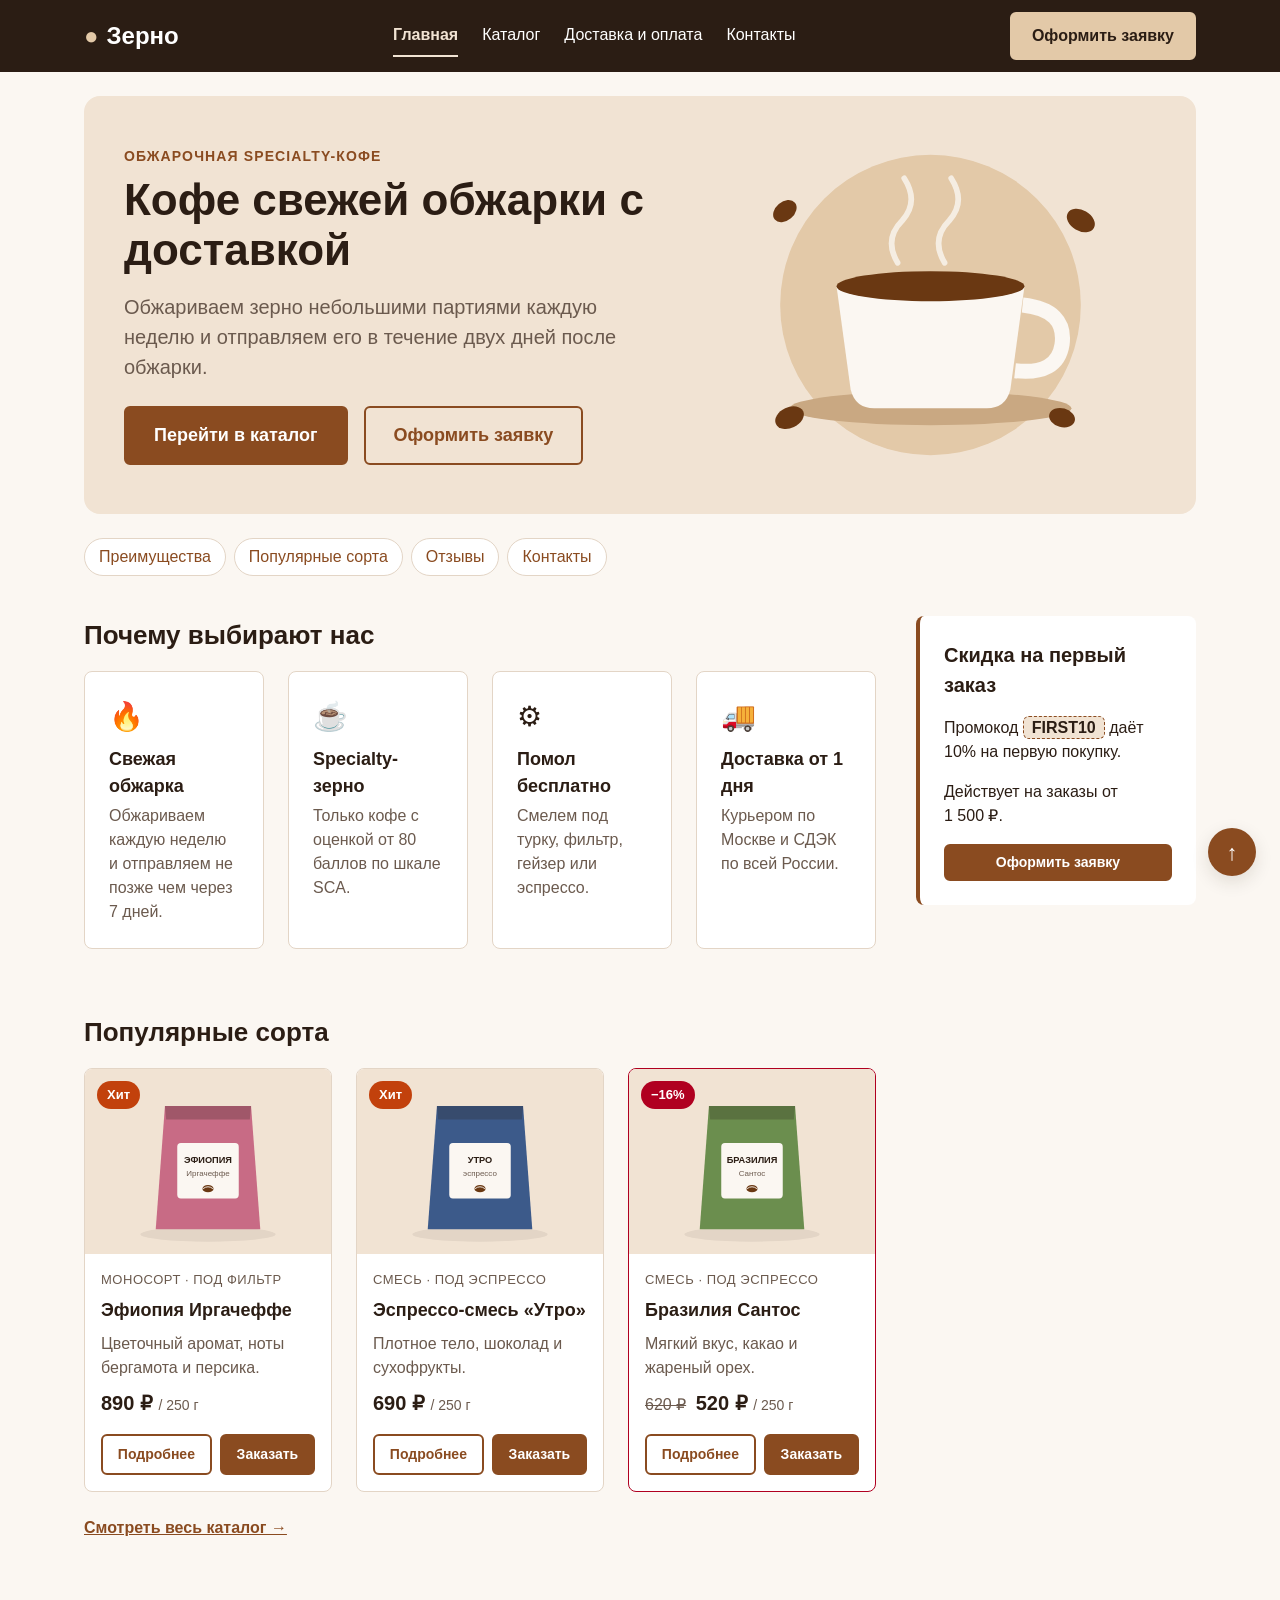
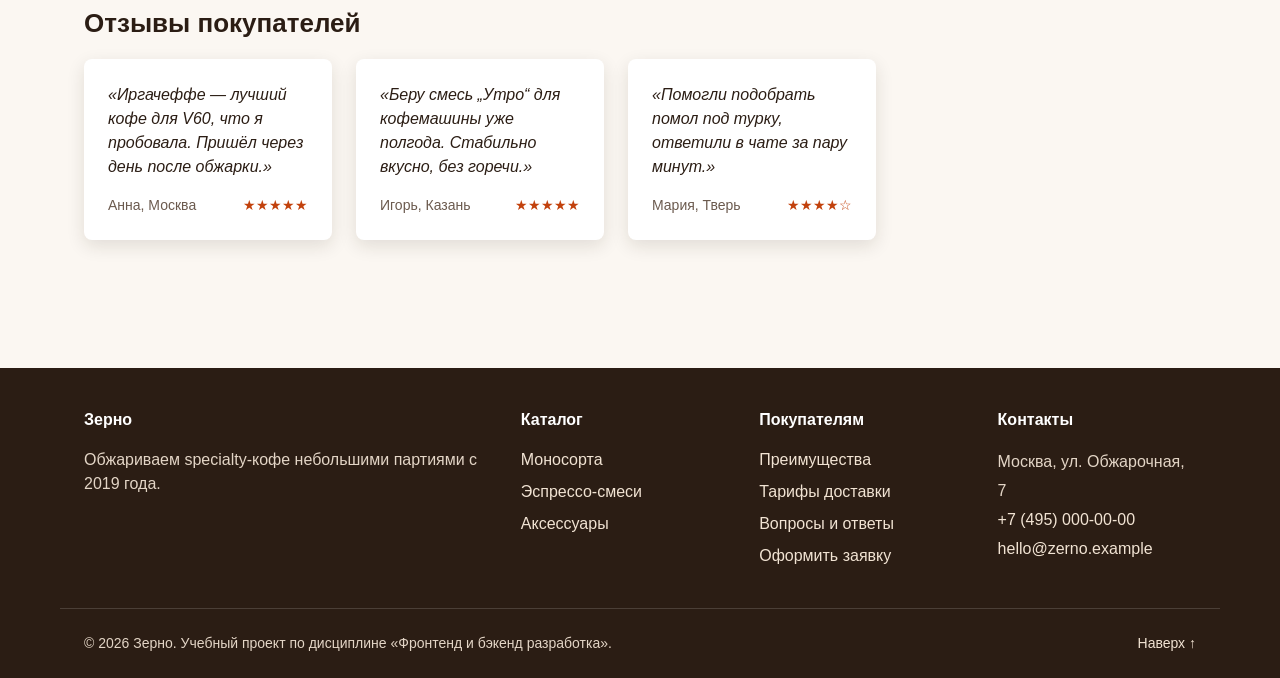
==== commit eb84c038: "Merge pull request #8 from kikimor0607/feature/kr1-final Feature/kr1 final" ====
--- a/index.html
+++ b/index.html
@@ -9,6 +9,8 @@
   <script src="js/main.js" defer></script>
 </head>
 <body id="top">
+  <a class="skip-link" href="#main">Перейти к содержимому</a>
+
   <header class="site-header">
     <div class="container site-header__inner">
       <a class="site-header__logo" href="index.html">
@@ -18,13 +20,15 @@
         <ul class="site-nav__list">
           <li class="site-nav__item"><a class="site-nav__link site-nav__link--active" href="index.html" aria-current="page">Главная</a></li>
           <li class="site-nav__item"><a class="site-nav__link" href="catalog.html">Каталог</a></li>
+          <li class="site-nav__item"><a class="site-nav__link" href="delivery.html">Доставка и оплата</a></li>
           <li class="site-nav__item"><a class="site-nav__link" href="contacts.html">Контакты</a></li>
         </ul>
       </nav>
+      <a class="button site-header__cta" href="order.html">Оформить заявку</a>
     </div>
   </header>
 
-  <main class="container">
+  <main class="container" id="main">
     <section class="hero">
       <div class="hero__content">
         <p class="hero__eyebrow">Обжарочная specialty-кофе</p>
@@ -34,7 +38,8 @@
           его в течение двух дней после обжарки.
         </p>
         <div class="hero__actions">
-          <a class="button" href="catalog.html">Перейти в каталог</a>
+          <a class="button button--large" href="catalog.html">Перейти в каталог</a>
+          <a class="button button--secondary button--large" href="order.html">Оформить заявку</a>
         </div>
       </div>
       <img class="hero__image" src="images/hero.svg" alt="" width="480" height="360">
@@ -43,6 +48,7 @@
     <nav class="page-anchors" aria-label="Разделы главной страницы">
       <a class="page-anchors__link" href="#advantages">Преимущества</a>
       <a class="page-anchors__link" href="#popular">Популярные сорта</a>
+      <a class="page-anchors__link" href="#reviews">Отзывы</a>
       <a class="page-anchors__link" href="#contacts">Контакты</a>
     </nav>
 
@@ -68,57 +74,91 @@
             <h3 class="advantages__title">Помол бесплатно</h3>
             <p class="advantages__text">Смелем под турку, фильтр, гейзер или эспрессо.</p>
           </li>
+
+          <li class="advantages__item">
+            <span class="advantages__icon" aria-hidden="true">🚚</span>
+            <h3 class="advantages__title">Доставка от 1 дня</h3>
+            <p class="advantages__text">Курьером по Москве и СДЭК по всей России.</p>
+          </li>
           </ul>
         </section>
 
         <section class="popular" id="popular">
           <h2 class="section-title">Популярные сорта</h2>
           <div class="product-grid">
-            <article class="product-card">
+            <article class="product-card product-card--hit">
+              <span class="product-card__badge">Хит</span>
               <img class="product-card__image" src="images/products/ethiopia.svg" alt="Эфиопия Иргачеффе" width="400" height="300" loading="lazy">
               <div class="product-card__body">
-                <p class="product-card__category">Моносорт</p>
+                <p class="product-card__category">Моносорт · Под фильтр</p>
                 <h3 class="product-card__title">Эфиопия Иргачеффе</h3>
                 <p class="product-card__description">Цветочный аромат, ноты бергамота и персика.</p>
                 <p class="product-card__price">890 ₽ <span class="product-card__unit">/ 250 г</span></p>
-                <button class="button product-card__button" type="button" data-product="Эфиопия Иргачеффе">Заказать</button>
+                <div class="product-card__actions">
+                  <a class="button button--secondary" href="product.html">Подробнее</a>
+                  <button class="button product-card__button" type="button" data-product="Эфиопия Иргачеффе">Заказать</button>
+                </div>
               </div>
             </article>
 
-            <article class="product-card">
-              <img class="product-card__image" src="images/products/colombia.svg" alt="Колумбия Супремо" width="400" height="300" loading="lazy">
-              <div class="product-card__body">
-                <p class="product-card__category">Моносорт</p>
-                <h3 class="product-card__title">Колумбия Супремо</h3>
-                <p class="product-card__description">Сбалансированный вкус с нотами карамели и ореха.</p>
-                <p class="product-card__price">760 ₽ <span class="product-card__unit">/ 250 г</span></p>
-                <button class="button product-card__button" type="button" data-product="Колумбия Супремо">Заказать</button>
-              </div>
-            </article>
-
-            <article class="product-card">
+            <article class="product-card product-card--hit">
+              <span class="product-card__badge">Хит</span>
               <img class="product-card__image" src="images/products/utro.svg" alt="Эспрессо-смесь «Утро»" width="400" height="300" loading="lazy">
               <div class="product-card__body">
-                <p class="product-card__category">Смесь</p>
+                <p class="product-card__category">Смесь · Под эспрессо</p>
                 <h3 class="product-card__title">Эспрессо-смесь «Утро»</h3>
                 <p class="product-card__description">Плотное тело, шоколад и сухофрукты.</p>
                 <p class="product-card__price">690 ₽ <span class="product-card__unit">/ 250 г</span></p>
-                <button class="button product-card__button" type="button" data-product="Эспрессо-смесь «Утро»">Заказать</button>
+                <div class="product-card__actions">
+                  <a class="button button--secondary" href="product.html">Подробнее</a>
+                  <button class="button product-card__button" type="button" data-product="Эспрессо-смесь «Утро»">Заказать</button>
+                </div>
+              </div>
+            </article>
+
+            <article class="product-card product-card--discount">
+              <span class="product-card__badge">−16%</span>
+              <img class="product-card__image" src="images/products/brazil.svg" alt="Бразилия Сантос" width="400" height="300" loading="lazy">
+              <div class="product-card__body">
+                <p class="product-card__category">Смесь · Под эспрессо</p>
+                <h3 class="product-card__title">Бразилия Сантос</h3>
+                <p class="product-card__description">Мягкий вкус, какао и жареный орех.</p>
+                <p class="product-card__price"><s class="product-card__price-old">620 ₽</s> 520 ₽ <span class="product-card__unit">/ 250 г</span></p>
+                <div class="product-card__actions">
+                  <a class="button button--secondary" href="product.html">Подробнее</a>
+                  <button class="button product-card__button" type="button" data-product="Бразилия Сантос">Заказать</button>
+                </div>
               </div>
             </article>
           </div>
           <a class="popular__more" href="catalog.html">Смотреть весь каталог →</a>
         </section>
+
+        <section class="reviews" id="reviews">
+          <h2 class="section-title">Отзывы покупателей</h2>
+          <div class="reviews__list">
+            <blockquote class="review">
+              <p class="review__text">«Иргачеффе — лучший кофе для V60, что я пробовала. Пришёл через день после обжарки.»</p>
+              <footer class="review__author">Анна, Москва <span class="review__rating" aria-label="Оценка 5 из 5">★★★★★</span></footer>
+            </blockquote>
+            <blockquote class="review">
+              <p class="review__text">«Беру смесь „Утро“ для кофемашины уже полгода. Стабильно вкусно, без горечи.»</p>
+              <footer class="review__author">Игорь, Казань <span class="review__rating" aria-label="Оценка 5 из 5">★★★★★</span></footer>
+            </blockquote>
+            <blockquote class="review">
+              <p class="review__text">«Помогли подобрать помол под турку, ответили в чате за пару минут.»</p>
+              <footer class="review__author">Мария, Тверь <span class="review__rating" aria-label="Оценка 4 из 5">★★★★☆</span></footer>
+            </blockquote>
+          </div>
+        </section>
       </div>
 
       <aside class="promo page-layout__aside">
         <h2 class="promo__title">Скидка на первый заказ</h2>
         <p class="promo__text">Промокод <strong class="promo__code">FIRST10</strong> даёт 10% на первую покупку.</p>
+        <p class="promo__text">Действует на заказы от 1&nbsp;500&nbsp;₽.</p>
+        <a class="button button--small" href="order.html">Оформить заявку</a>
       </aside>
-    </div>
-
-    <div class="notice notice--success" id="success-message" role="status" hidden>
-      Форма успешно отправлена! Мы свяжемся с вами в ближайшее время.
     </div>
   </main>
 
@@ -131,14 +171,18 @@
       <nav class="site-footer__column" aria-label="Каталог">
         <h2 class="site-footer__title">Каталог</h2>
         <ul class="site-footer__list">
-            <li><a class="site-footer__link" href="catalog.html">Все товары</a></li>
+            <li><a class="site-footer__link" href="catalog.html#mono">Моносорта</a></li>
+            <li><a class="site-footer__link" href="catalog.html#blends">Эспрессо-смеси</a></li>
+            <li><a class="site-footer__link" href="catalog.html#accessories">Аксессуары</a></li>
         </ul>
       </nav>
       <nav class="site-footer__column" aria-label="Покупателям">
         <h2 class="site-footer__title">Покупателям</h2>
         <ul class="site-footer__list">
             <li><a class="site-footer__link" href="index.html#advantages">Преимущества</a></li>
-            <li><a class="site-footer__link" href="index.html#popular">Популярные сорта</a></li>
+            <li><a class="site-footer__link" href="delivery.html#tariffs">Тарифы доставки</a></li>
+            <li><a class="site-footer__link" href="delivery.html#faq">Вопросы и ответы</a></li>
+            <li><a class="site-footer__link" href="order.html">Оформить заявку</a></li>
         </ul>
       </nav>
       <section class="site-footer__column">
@@ -156,26 +200,31 @@
     </div>
   </footer>
 
+  <a class="to-top" href="#top" aria-label="Наверх">↑</a>
+
   <dialog class="order-dialog" id="order-dialog" aria-labelledby="order-dialog-title">
+    <button class="order-dialog__close" type="button" data-dialog-close aria-label="Закрыть окно">×</button>
     <h2 class="order-dialog__title" id="order-dialog-title">Быстрая заявка</h2>
 
     <form class="order-form" id="order-form" action="#" method="post" novalidate>
       <input id="selected-product" name="selected-product" type="hidden">
 
-      <div class="order-form__field">
-        <label class="order-form__label" for="dialog-name">Имя</label>
+      <p class="order-dialog__product">Товар: <strong id="selected-product-label">не выбран</strong></p>
+
+      <div class="order-form__field">
+        <label class="order-form__label" for="dialog-name">Имя <span class="order-form__required" aria-hidden="true">*</span></label>
         <input class="order-form__input" id="dialog-name" name="name" type="text" placeholder="Введите ваше имя"
           minlength="2" autocomplete="given-name" required>
       </div>
 
       <div class="order-form__field">
-        <label class="order-form__label" for="dialog-email">E-mail</label>
+        <label class="order-form__label" for="dialog-email">E-mail <span class="order-form__required" aria-hidden="true">*</span></label>
         <input class="order-form__input" id="dialog-email" name="email" type="email" placeholder="name@example.com"
           autocomplete="email" required>
       </div>
 
       <div class="order-form__field">
-        <label class="order-form__label" for="dialog-phone">Телефон</label>
+        <label class="order-form__label" for="dialog-phone">Телефон <span class="order-form__required" aria-hidden="true">*</span></label>
         <input class="order-form__input" id="dialog-phone" name="phone" type="tel" placeholder="+7 999 123-45-67"
           pattern="^\+?[0-9\s\-\(\)]{10,18}$" autocomplete="tel" aria-describedby="dialog-phone-hint" required>
         <small class="order-form__hint" id="dialog-phone-hint">Формат: +7 999 123-45-67</small>
@@ -210,8 +259,12 @@
 
       <div class="order-form__actions">
         <button class="button" type="submit">Отправить</button>
-        <button class="button button--secondary" id="close-order-dialog" type="button">Закрыть</button>
-      </div>
+        <button class="button button--secondary" type="button" data-dialog-close>Отмена</button>
+      </div>
+
+      <p class="order-form__success" role="status" hidden>
+        Спасибо! Заявка отправлена — мы свяжемся с вами в течение рабочего дня.
+      </p>
     </form>
   </dialog>
 </body>
--- a/css/style.css
+++ b/css/style.css
@@ -831,3 +831,708 @@
   border-top: 1px solid rgba(255, 255, 255, 0.15);
   font-size: var(--font-size-sm);
 }
+
+/* =========================================================
+   Самостоятельные доработки КР №1
+   ========================================================= */
+
+/* ===============================
+   20. Доступность: skip-link
+   =============================== */
+.skip-link {
+  position: absolute;
+  top: -100px;
+  left: var(--space-md);
+  z-index: calc(var(--z-header) + 1);
+  padding: var(--space-sm) var(--space-md);
+  border-radius: var(--radius-sm);
+  background-color: var(--color-surface);
+  color: var(--color-primary);
+  font-weight: 700;
+}
+
+.skip-link:focus {
+  top: var(--space-md);
+}
+
+.site-header__cta {
+  border-color: var(--color-accent-strong);
+  background-color: var(--color-accent-strong);
+  color: var(--color-dark);
+}
+
+.site-header__cta:hover {
+  border-color: var(--color-surface);
+  background-color: var(--color-surface);
+  color: var(--color-dark);
+}
+
+.site-header__cta:focus-visible {
+  outline-color: var(--color-accent);
+}
+
+/* ===============================
+   21. Модификаторы карточки товара
+   =============================== */
+.product-card__badge {
+  position: absolute;
+  top: 12px;
+  left: 12px;
+  z-index: var(--z-badge);
+  padding: 4px 10px;
+  border-radius: var(--radius-round);
+  background-color: var(--color-dark);
+  color: var(--color-surface);
+  font-size: 13px;
+  font-weight: 700;
+}
+
+.product-card--hit .product-card__badge {
+  background-color: var(--color-hit);
+}
+
+.product-card--new .product-card__badge {
+  background-color: var(--color-new);
+}
+
+.product-card--discount .product-card__badge {
+  background-color: var(--color-discount);
+}
+
+.product-card--discount {
+  border-color: var(--color-discount);
+}
+
+.product-card--soldout .product-card__image {
+  filter: grayscale(1);
+  opacity: 0.6;
+}
+
+.product-card--soldout .product-card__badge {
+  background-color: var(--color-text-muted);
+}
+
+.product-card__price-old {
+  margin-right: var(--space-xs);
+  color: var(--color-text-muted);
+  font-size: var(--font-size-md);
+  font-weight: 400;
+}
+
+.product-card__actions {
+  display: flex;
+  flex-wrap: wrap;
+  gap: var(--space-sm);
+  margin-top: var(--space-sm);
+}
+
+.product-card__actions .button {
+  flex: 1 1 auto;
+  padding: 8px 12px;
+  font-size: var(--font-size-sm);
+}
+
+/* ===============================
+   22. Отзывы (reviews, review)
+   =============================== */
+.reviews__list {
+  display: grid;
+  grid-template-columns: repeat(auto-fit, minmax(220px, 1fr));
+  gap: var(--space-lg);
+}
+
+.review {
+  display: flex;
+  flex-direction: column;
+  justify-content: space-between;
+  gap: var(--space-md);
+  padding: var(--space-lg);
+  background-color: var(--color-surface);
+  border-radius: var(--radius-md);
+  box-shadow: var(--shadow-card);
+}
+
+.review__text {
+  font-style: italic;
+}
+
+.review__author {
+  display: flex;
+  flex-wrap: wrap;
+  justify-content: space-between;
+  gap: var(--space-sm);
+  color: var(--color-text-muted);
+  font-size: var(--font-size-sm);
+}
+
+.review__rating {
+  color: var(--color-hit);
+}
+
+/* ===============================
+   23. Панель каталога (catalog__toolbar)
+   =============================== */
+.catalog__toolbar {
+  display: flex;
+  flex-wrap: wrap;
+  align-items: center;
+  justify-content: space-between;
+  gap: var(--space-md);
+  margin-bottom: var(--space-lg);
+  padding: 12px var(--space-md);
+  background-color: var(--color-surface);
+  border: 1px solid var(--color-border);
+  border-radius: var(--radius-md);
+}
+
+.catalog__count {
+  color: var(--color-text-muted);
+}
+
+.catalog__sort {
+  display: flex;
+  align-items: center;
+  gap: var(--space-sm);
+}
+
+.catalog__select,
+.catalog-filters__input {
+  padding: 6px 10px;
+  border: 1px solid var(--color-border);
+  border-radius: var(--radius-sm);
+  font: inherit;
+}
+
+.catalog-filters__input {
+  width: 90px;
+}
+
+.catalog-filters__range {
+  display: flex;
+  gap: var(--space-sm);
+}
+
+.catalog-filters__actions {
+  display: flex;
+  gap: var(--space-sm);
+}
+
+.catalog-filters__link:hover {
+  text-decoration: none;
+}
+
+/* ===============================
+   24. Кнопка «Наверх» (to-top) — fixed
+   =============================== */
+.to-top {
+  position: fixed;
+  right: var(--space-lg);
+  bottom: var(--space-lg);
+  z-index: var(--z-fixed);
+  display: flex;
+  align-items: center;
+  justify-content: center;
+  width: 48px;
+  height: 48px;
+  border-radius: 50%;
+  background-color: var(--color-primary);
+  color: var(--color-surface);
+  font-size: 22px;
+  text-decoration: none;
+  box-shadow: var(--shadow-card);
+  transition: background-color var(--transition), transform var(--transition);
+}
+
+.to-top:hover {
+  background-color: var(--color-primary-dark);
+  color: var(--color-surface);
+  transform: translateY(-3px);
+}
+
+/* ===============================
+   25. Модальное окно — доработки
+   =============================== */
+.order-dialog {
+  position: relative;
+}
+
+.order-dialog__close {
+  position: absolute;
+  top: 12px;
+  right: 12px;
+  width: 40px;
+  height: 40px;
+  border: none;
+  border-radius: 50%;
+  background-color: var(--color-accent);
+  color: var(--color-text);
+  font-size: 24px;
+  line-height: 1;
+  cursor: pointer;
+  transition: background-color var(--transition);
+}
+
+.order-dialog__close:hover {
+  background-color: var(--color-accent-strong);
+}
+
+.order-dialog__product {
+  margin-bottom: var(--space-md);
+  padding: 10px var(--space-md);
+  border-radius: var(--radius-sm);
+  background-color: var(--color-accent);
+}
+
+/* ===============================
+   26. Форма — доработки
+   =============================== */
+.order-form--card {
+  padding: var(--space-xl);
+  background-color: var(--color-surface);
+  border: 1px solid var(--color-border);
+  border-radius: var(--radius-lg);
+}
+
+.order-form__required {
+  color: var(--color-danger);
+}
+
+.order-form__fieldset {
+  margin: 0 0 var(--space-md);
+  padding: 0;
+  border: none;
+}
+
+.order-form__options {
+  display: flex;
+  flex-wrap: wrap;
+  gap: var(--space-sm) var(--space-lg);
+  margin-top: var(--space-sm);
+}
+
+.order-form__option {
+  display: flex;
+  align-items: center;
+  gap: var(--space-xs);
+  cursor: pointer;
+}
+
+.order-form__success {
+  margin-top: var(--space-lg);
+  padding: var(--space-md);
+  border-left: 4px solid var(--color-success);
+  border-radius: var(--radius-sm);
+  background-color: var(--color-success-bg);
+}
+
+/* ===============================
+   27. Страница товара (product-detail) — Grid
+   =============================== */
+.product-detail {
+  display: grid;
+  grid-template-columns: repeat(2, minmax(0, 1fr));
+  gap: var(--space-xl);
+  margin-bottom: var(--space-xxl);
+}
+
+.product-detail__gallery {
+  position: relative;
+  align-self: start;
+  overflow: hidden;
+  border-radius: var(--radius-lg);
+}
+
+.product-detail__image {
+  width: 100%;
+}
+
+.product-detail__badge {
+  position: absolute;
+  top: var(--space-md);
+  left: var(--space-md);
+  z-index: var(--z-badge);
+  padding: 6px 14px;
+  border-radius: var(--radius-round);
+  background-color: var(--color-hit);
+  color: var(--color-surface);
+  font-weight: 700;
+}
+
+.product-detail__info {
+  display: flex;
+  flex-direction: column;
+  gap: var(--space-md);
+}
+
+.product-detail__category,
+.product-detail__rating,
+.product-detail__stock {
+  color: var(--color-text-muted);
+}
+
+.product-detail__rating span {
+  color: var(--color-hit);
+}
+
+.product-detail__stock {
+  color: var(--color-success);
+  font-weight: 600;
+}
+
+.product-detail__title {
+  font-size: 40px;
+  line-height: 1.15;
+}
+
+.product-detail__notes {
+  display: flex;
+  flex-wrap: wrap;
+  gap: var(--space-sm);
+  list-style: none;
+}
+
+.tag {
+  padding: 4px 12px;
+  border-radius: var(--radius-round);
+  background-color: var(--color-accent);
+  font-size: var(--font-size-sm);
+}
+
+.product-detail__options {
+  display: flex;
+  flex-wrap: wrap;
+  gap: var(--space-sm);
+  margin: 0;
+  padding: 0;
+  border: none;
+}
+
+.product-detail__legend {
+  margin-bottom: var(--space-sm);
+  font-weight: 700;
+}
+
+.option-chip {
+  position: relative;
+  cursor: pointer;
+}
+
+.option-chip__input {
+  position: absolute;
+  opacity: 0;
+}
+
+.option-chip__label {
+  display: block;
+  padding: 8px 14px;
+  border: 2px solid var(--color-border);
+  border-radius: var(--radius-sm);
+  background-color: var(--color-surface);
+  transition: border-color var(--transition), background-color var(--transition);
+}
+
+.option-chip:hover .option-chip__label {
+  border-color: var(--color-primary);
+}
+
+.option-chip__input:checked + .option-chip__label {
+  border-color: var(--color-primary);
+  background-color: var(--color-accent);
+  font-weight: 700;
+}
+
+.option-chip__input:focus-visible + .option-chip__label {
+  outline: 2px solid var(--color-primary);
+  outline-offset: 2px;
+}
+
+.product-detail__price {
+  font-size: 32px;
+  font-weight: 700;
+}
+
+.product-detail__unit {
+  color: var(--color-text-muted);
+  font-size: var(--font-size-md);
+  font-weight: 400;
+}
+
+.product-detail__actions {
+  display: flex;
+  flex-wrap: wrap;
+  gap: var(--space-md);
+}
+
+.product-info {
+  display: grid;
+  grid-template-columns: minmax(0, 1fr) 300px;
+  align-items: start;
+  gap: var(--space-xl);
+  margin-bottom: var(--space-xxl);
+}
+
+.brew-tips {
+  padding: var(--space-lg);
+  background-color: var(--color-dark);
+  border-radius: var(--radius-md);
+  color: var(--color-border);
+}
+
+.brew-tips__title {
+  margin-bottom: var(--space-md);
+  color: var(--color-surface);
+  font-size: var(--font-size-lg);
+}
+
+.brew-tips__list {
+  display: flex;
+  flex-direction: column;
+  gap: var(--space-sm);
+  margin-bottom: var(--space-md);
+  padding-left: var(--space-lg);
+}
+
+.brew-tips__link {
+  color: var(--color-accent);
+}
+
+.brew-tips__link:hover {
+  color: var(--color-surface);
+}
+
+.related {
+  margin-bottom: var(--space-xxl);
+}
+
+/* ===============================
+   28. Таблица (spec-table)
+   =============================== */
+.table-wrapper {
+  overflow-x: auto;
+}
+
+.spec-table {
+  width: 100%;
+  border-collapse: collapse;
+  background-color: var(--color-surface);
+  border-radius: var(--radius-md);
+  overflow: hidden;
+  box-shadow: 0 0 0 1px var(--color-border);
+}
+
+.spec-table__caption {
+  padding-bottom: var(--space-sm);
+  color: var(--color-text-muted);
+  font-size: var(--font-size-sm);
+  text-align: left;
+  caption-side: top;
+}
+
+.spec-table__head {
+  padding: 12px var(--space-md);
+  background-color: var(--color-dark);
+  color: var(--color-surface);
+  text-align: left;
+}
+
+.spec-table__head--accent {
+  background-color: var(--color-primary);
+}
+
+.spec-table__name,
+.spec-table__value {
+  padding: 12px var(--space-md);
+  border-top: 1px solid var(--color-border);
+  text-align: left;
+  vertical-align: top;
+}
+
+.spec-table__name {
+  width: 40%;
+  font-weight: 600;
+}
+
+.spec-table tbody tr:nth-child(even) {
+  background-color: var(--color-bg);
+}
+
+.spec-table tbody tr:hover {
+  background-color: var(--color-accent);
+}
+
+.spec-table--compare .spec-table__name {
+  width: 22%;
+}
+
+/* ===============================
+   29. Оформление заявки (steps, order, order-summary)
+   =============================== */
+.steps {
+  display: flex;
+  flex-wrap: wrap;
+  gap: var(--space-sm);
+  margin-bottom: var(--space-xl);
+  list-style: none;
+  counter-reset: step;
+}
+
+.steps__item {
+  display: flex;
+  align-items: center;
+  gap: var(--space-sm);
+  padding: 8px 16px 8px 8px;
+  border-radius: var(--radius-round);
+  background-color: var(--color-surface);
+  border: 1px solid var(--color-border);
+  color: var(--color-text-muted);
+  counter-increment: step;
+}
+
+.steps__item::before {
+  content: counter(step);
+  display: flex;
+  align-items: center;
+  justify-content: center;
+  width: 28px;
+  height: 28px;
+  border-radius: 50%;
+  background-color: var(--color-accent);
+  font-weight: 700;
+}
+
+.steps__item--active {
+  border-color: var(--color-primary);
+  color: var(--color-text);
+  font-weight: 700;
+}
+
+.steps__item--active::before {
+  background-color: var(--color-primary);
+  color: var(--color-surface);
+}
+
+.order {
+  display: grid;
+  grid-template-columns: minmax(0, 1fr) 320px;
+  align-items: start;
+  gap: var(--space-xl);
+  margin-bottom: var(--space-xxl);
+}
+
+.order-summary {
+  position: sticky;
+  top: calc(var(--header-height) + var(--space-md));
+  padding: var(--space-lg);
+  background-color: var(--color-accent);
+  border-radius: var(--radius-lg);
+}
+
+.order-summary__title {
+  margin-bottom: var(--space-md);
+  font-size: var(--font-size-lg);
+}
+
+.order-summary__list {
+  display: flex;
+  flex-direction: column;
+  gap: 12px;
+  margin-bottom: var(--space-md);
+  list-style: none;
+}
+
+.order-summary__item {
+  padding-left: 28px;
+  position: relative;
+}
+
+.order-summary__item::before {
+  content: "✓";
+  position: absolute;
+  left: 0;
+  color: var(--color-success);
+  font-weight: 700;
+}
+
+.order-summary__note {
+  font-size: var(--font-size-sm);
+}
+
+/* ===============================
+   30. Доставка и оплата (payment, faq)
+   =============================== */
+.delivery,
+.payment,
+.faq {
+  margin-bottom: var(--space-xxl);
+}
+
+.payment__list {
+  display: grid;
+  grid-template-columns: repeat(auto-fit, minmax(220px, 1fr));
+  gap: var(--space-lg);
+  list-style: none;
+}
+
+.payment__item {
+  padding: var(--space-lg);
+  background-color: var(--color-surface);
+  border: 1px solid var(--color-border);
+  border-top: 4px solid var(--color-primary);
+  border-radius: var(--radius-md);
+}
+
+.payment__title {
+  margin-bottom: var(--space-sm);
+  font-size: 18px;
+}
+
+.payment__text {
+  color: var(--color-text-muted);
+}
+
+.faq__list {
+  display: flex;
+  flex-direction: column;
+  gap: 12px;
+  max-width: 820px;
+}
+
+.faq__item {
+  background-color: var(--color-surface);
+  border: 1px solid var(--color-border);
+  border-radius: var(--radius-md);
+}
+
+.faq__item[open] {
+  border-color: var(--color-primary);
+}
+
+.faq__question {
+  padding: var(--space-md) var(--space-lg);
+  font-weight: 600;
+  cursor: pointer;
+}
+
+.faq__question:hover {
+  color: var(--color-primary);
+}
+
+.faq__answer {
+  padding: 0 var(--space-lg) var(--space-md);
+  color: var(--color-text-muted);
+}
+
+/* ===============================
+   31. Уменьшение анимаций
+   =============================== */
+@media (prefers-reduced-motion: reduce) {
+  html {
+    scroll-behavior: auto;
+  }
+
+  *,
+  *::before,
+  *::after {
+    transition: none !important;
+  }
+}
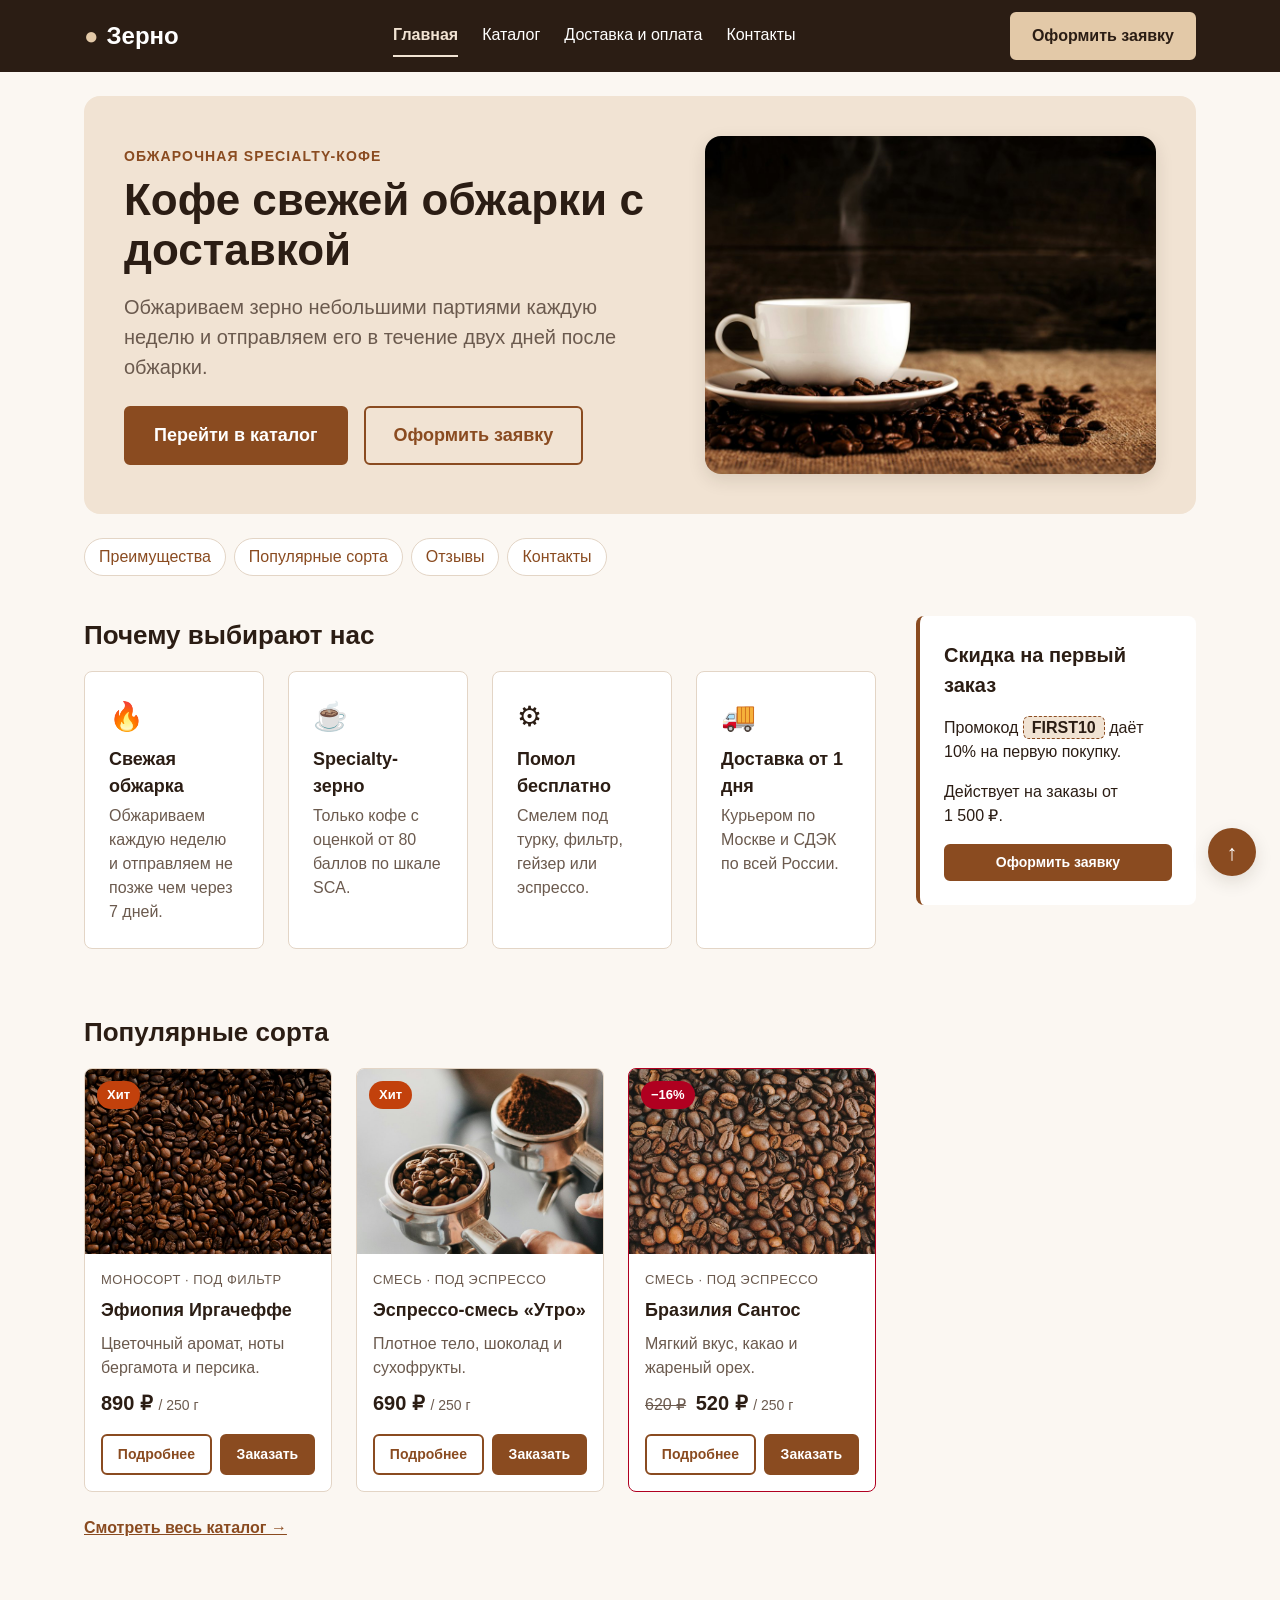
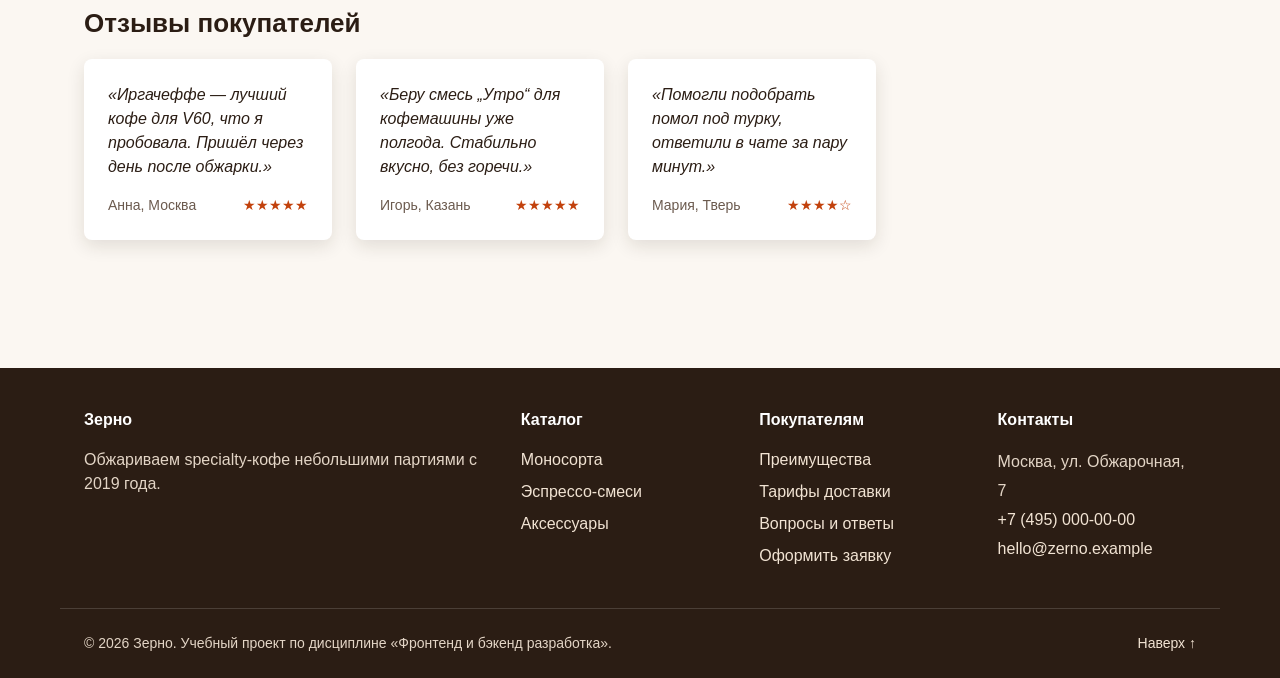
==== commit cdd97a99: "feat: replace SVG illustrations with real product photos" ====
--- a/index.html
+++ b/index.html
@@ -42,7 +42,7 @@
           <a class="button button--secondary button--large" href="order.html">Оформить заявку</a>
         </div>
       </div>
-      <img class="hero__image" src="images/hero.svg" alt="" width="480" height="360">
+      <img class="hero__image" src="images/hero.jpg" alt="Чашка кофе на блюдце с жареными зёрнами" width="480" height="360">
     </section>
 
     <nav class="page-anchors" aria-label="Разделы главной страницы">
@@ -88,7 +88,7 @@
           <div class="product-grid">
             <article class="product-card product-card--hit">
               <span class="product-card__badge">Хит</span>
-              <img class="product-card__image" src="images/products/ethiopia.svg" alt="Эфиопия Иргачеффе" width="400" height="300" loading="lazy">
+              <img class="product-card__image" src="images/products/ethiopia.jpg" alt="Эфиопия Иргачеффе" width="400" height="300" loading="lazy">
               <div class="product-card__body">
                 <p class="product-card__category">Моносорт · Под фильтр</p>
                 <h3 class="product-card__title">Эфиопия Иргачеффе</h3>
@@ -103,7 +103,7 @@
 
             <article class="product-card product-card--hit">
               <span class="product-card__badge">Хит</span>
-              <img class="product-card__image" src="images/products/utro.svg" alt="Эспрессо-смесь «Утро»" width="400" height="300" loading="lazy">
+              <img class="product-card__image" src="images/products/utro.jpg" alt="Эспрессо-смесь «Утро»" width="400" height="300" loading="lazy">
               <div class="product-card__body">
                 <p class="product-card__category">Смесь · Под эспрессо</p>
                 <h3 class="product-card__title">Эспрессо-смесь «Утро»</h3>
@@ -118,7 +118,7 @@
 
             <article class="product-card product-card--discount">
               <span class="product-card__badge">−16%</span>
-              <img class="product-card__image" src="images/products/brazil.svg" alt="Бразилия Сантос" width="400" height="300" loading="lazy">
+              <img class="product-card__image" src="images/products/brazil.jpg" alt="Бразилия Сантос" width="400" height="300" loading="lazy">
               <div class="product-card__body">
                 <p class="product-card__category">Смесь · Под эспрессо</p>
                 <h3 class="product-card__title">Бразилия Сантос</h3>
--- a/css/style.css
+++ b/css/style.css
@@ -318,6 +318,14 @@
   color: var(--color-text-muted);
 }
 
+.hero__image {
+  width: 100%;
+  aspect-ratio: 4 / 3;
+  object-fit: cover;
+  border-radius: var(--radius-lg);
+  box-shadow: var(--shadow-card);
+}
+
 .hero__actions {
   display: flex;
   flex-wrap: wrap;
@@ -1004,11 +1012,13 @@
 }
 
 .catalog-filters__input {
-  width: 90px;
+  width: 100%;
+  min-width: 0;
 }
 
 .catalog-filters__range {
-  display: flex;
+  display: grid;
+  grid-template-columns: 1fr 1fr;
   gap: var(--space-sm);
 }
 
@@ -1144,6 +1154,8 @@
 
 .product-detail__image {
   width: 100%;
+  aspect-ratio: 4 / 3;
+  object-fit: cover;
 }
 
 .product-detail__badge {
